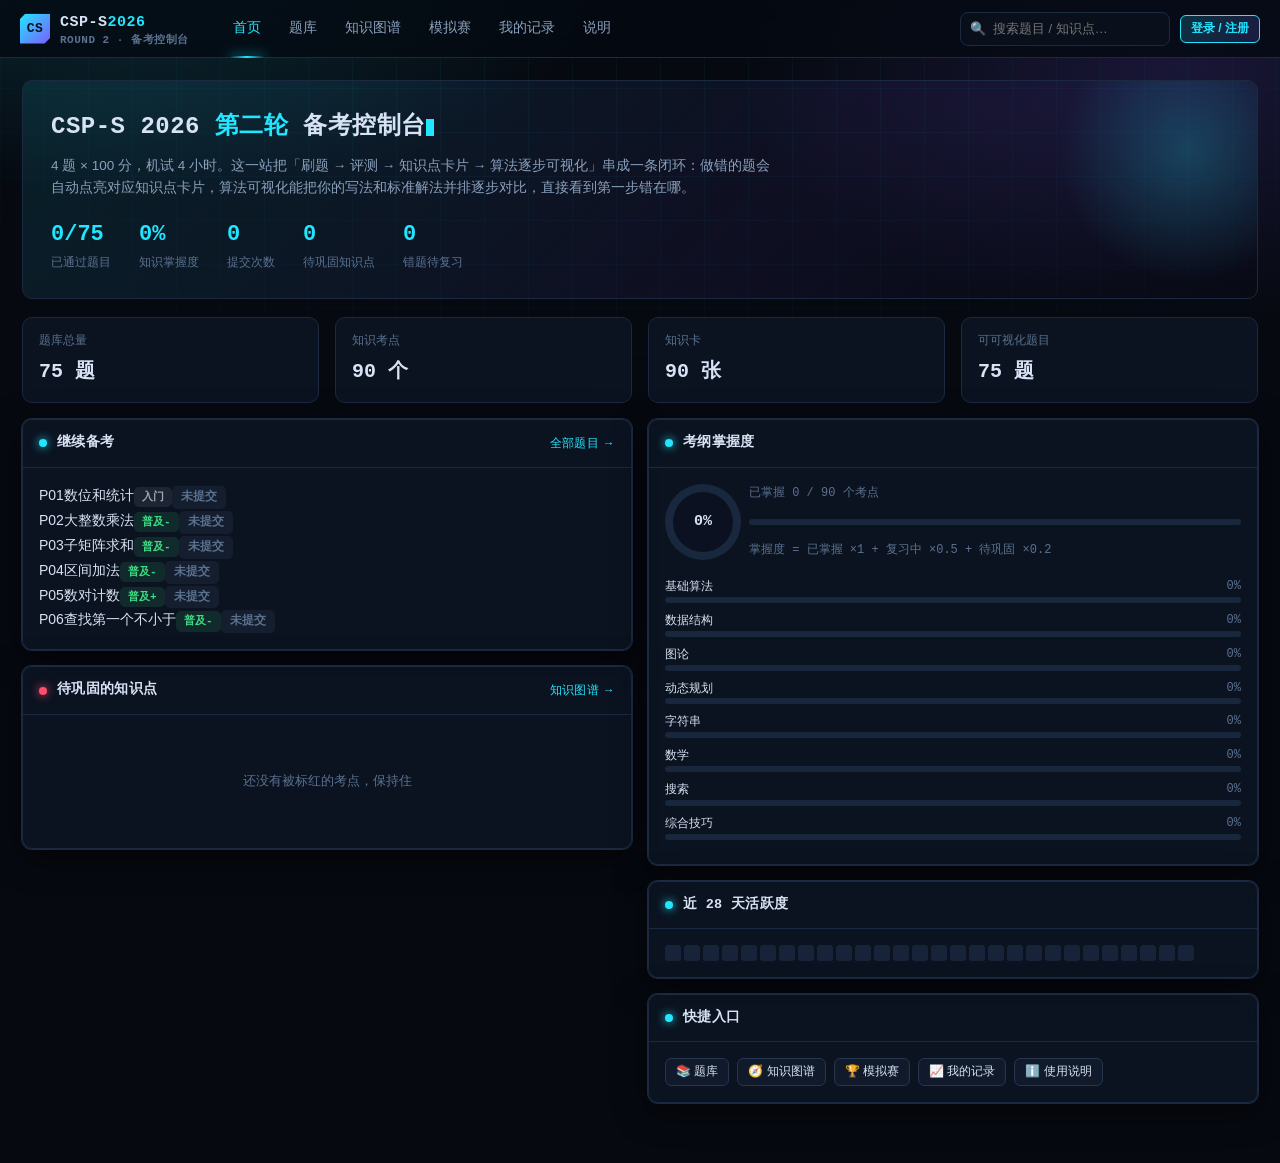
==== index.html @ c6064bc6 "feat: 接入 problems-J（扫描线/构造/随机化/A*/莫队/Treap）；题库达 75 题，考纲 83/90 考点配题" ====
<!DOCTYPE html>
<html lang="zh-CN">
<head>
<meta charset="UTF-8">
<meta name="viewport" content="width=device-width, initial-scale=1.0">
<title>CSP-S 2026 第二轮 · 在线刷题与算法可视化</title>
<meta name="description" content="CSP-S 2026 第二轮备考：在线答题、实时评测、知识点卡片、算法逐步可视化与「我的算法 vs 标准算法」对比。">
<link rel="stylesheet" href="css/theme.css?v=8">
<link rel="icon" href="data:image/svg+xml,<svg xmlns='http://www.w3.org/2000/svg' viewBox='0 0 32 32'><rect width='32' height='32' rx='7' fill='%230a0f1c'/><text x='16' y='23' font-size='19' font-family='monospace' font-weight='bold' fill='%2322e6ff' text-anchor='middle'>C</text></svg>">
</head>
<body>

<nav class="navbar">
  <div class="nav-logo">
    <span class="logo-mark">CS</span>
    <span class="logo-text">CSP-S<b>2026</b> <i>ROUND 2 · 备考控制台</i></span>
  </div>
  <div class="nav-links" id="nav"></div>
  <div class="nav-right">
    <div class="nav-search">
      <span class="ic">🔍</span>
      <input id="topSearch" placeholder="搜索题目 / 知识点…" autocomplete="off">
    </div>
    <div id="loginArea"></div>
  </div>
</nav>

<div class="mockbar hidden" id="mockbar">
  <span>⏱ 模拟赛进行中</span>
  <span class="clock" id="mocktime">4:00:00</span>
  <div class="mock-probs" id="mockprobs" style="margin-left:auto;display:flex;gap:6px"></div>
</div>

<div class="container" id="app">
  <div class="empty">正在加载题库与知识卡…</div>
</div>

<!-- 数据层 -->
<script src="js/data/syllabus.js?v=8"></script>
<script src="js/data/problems-A.js?v=8"></script>
<script src="js/data/problems-B.js?v=8"></script>
<script src="js/data/problems-C.js?v=8"></script>
<script src="js/data/problems-D.js?v=8"></script>
<script src="js/data/problems-E.js?v=8"></script>
<script src="js/data/problems-F.js?v=8"></script>
<script src="js/data/problems-G.js?v=8"></script>
<script src="js/data/problems-H.js?v=8"></script>
<script src="js/data/problems-I.js?v=8"></script>
<script src="js/data/problems-J.js?v=8"></script>
<script src="js/data/cards-A.js?v=8"></script>
<script src="js/data/cards-B.js?v=8"></script>
<script src="js/data/cards-C.js?v=8"></script>

<!-- 核心引擎 -->
<script src="js/core/trace.js?v=8"></script>
<script src="js/core/render.js?v=8"></script>
<script src="js/core/ui.js?v=8"></script>
<script src="js/core/store.js?v=8"></script>
<script src="js/core/judge.js?v=8"></script>
<script src="js/core/runner.js?v=8"></script>
<script src="js/core/editor.js?v=8"></script>

<!-- 视图与路由 -->
<script src="js/views/problem.js?v=8"></script>
<script src="js/app.js?v=8"></script>

</body>
</html>
---- css/theme.css ----
/* ============================================================================
 * CSP-S 2026 ROUND 2 · 科技代码风主题
 * 设计语言：深空底色 + 网格 + 霓虹青/紫强调 + 等宽字体 + 终端语汇
 * ==========================================================================*/
:root {
  --bg: #060910;
  --bg-2: #0a0f1c;
  --panel: rgba(14, 22, 38, .78);
  --panel-solid: #0d1524;
  --line: #1b2a41;
  --line-2: #24374f;
  --txt: #d7e3f4;
  --txt-2: #8ba1bd;
  --txt-3: #5b7290;
  --cyan: #22e6ff;
  --cyan-dim: #12889b;
  --violet: #7c5cff;
  --green: #3ddc84;
  --amber: #ffb020;
  --red: #ff4d6d;
  --pink: #ff5ec4;
  --mono: ui-monospace, "JetBrains Mono", "Cascadia Code", "SF Mono", Consolas, "Liberation Mono", monospace;
  --sans: -apple-system, BlinkMacSystemFont, "Segoe UI", "PingFang SC", "Hiragino Sans GB", "Microsoft YaHei", sans-serif;
  --r: 10px;
  --glow: 0 0 0 1px var(--line), 0 8px 32px rgba(0, 0, 0, .55);
}

* { margin: 0; padding: 0; box-sizing: border-box; }

html { scroll-behavior: smooth; }

body {
  font-family: var(--sans);
  font-size: 14px;
  line-height: 1.65;
  color: var(--txt);
  background: var(--bg);
  min-height: 100vh;
  -webkit-font-smoothing: antialiased;
  overflow-x: hidden;
}

/* 背景：网格 + 光晕 ------------------------------------------------------- */
body::before {
  content: ''; position: fixed; inset: 0; z-index: -2;
  background-image:
    linear-gradient(rgba(34, 230, 255, .045) 1px, transparent 1px),
    linear-gradient(90deg, rgba(34, 230, 255, .045) 1px, transparent 1px);
  background-size: 44px 44px;
  mask-image: radial-gradient(ellipse 80% 60% at 50% 0%, #000 30%, transparent 100%);
  -webkit-mask-image: radial-gradient(ellipse 80% 60% at 50% 0%, #000 30%, transparent 100%);
}
body::after {
  content: ''; position: fixed; inset: 0; z-index: -3;
  background:
    radial-gradient(ellipse 60% 45% at 12% -5%, rgba(34, 230, 255, .16), transparent 60%),
    radial-gradient(ellipse 55% 45% at 92% 8%, rgba(124, 92, 255, .16), transparent 62%),
    var(--bg);
}

a { color: var(--cyan); text-decoration: none; cursor: pointer; }
a:hover { color: #7cf0ff; }
code, pre, .mono { font-family: var(--mono); }

::-webkit-scrollbar { width: 10px; height: 10px; }
::-webkit-scrollbar-thumb { background: #1d2c42; border-radius: 6px; border: 2px solid transparent; background-clip: content-box; }
::-webkit-scrollbar-thumb:hover { background: #2b4160; background-clip: content-box; }
::-webkit-scrollbar-track { background: transparent; }

/* ============================ 顶栏 ==================================== */
.navbar {
  position: sticky; top: 0; z-index: 200; height: 58px;
  display: flex; align-items: center; gap: 8px; padding: 0 20px;
  background: rgba(6, 10, 18, .82);
  backdrop-filter: blur(14px) saturate(1.4);
  border-bottom: 1px solid var(--line);
}
.nav-logo {
  display: flex; align-items: center; gap: 10px; margin-right: 22px;
  font-family: var(--mono); font-weight: 700; font-size: 15px; letter-spacing: .5px;
  white-space: nowrap;
}
.logo-mark {
  width: 30px; height: 30px; display: grid; place-items: center;
  font-size: 13px; font-weight: 800; color: #04121a;
  background: linear-gradient(135deg, var(--cyan), var(--violet));
  clip-path: polygon(18% 0, 100% 0, 100% 82%, 82% 100%, 0 100%, 0 18%);
  box-shadow: 0 0 18px rgba(34, 230, 255, .45);
}
.logo-text b { color: var(--cyan); }
.logo-text i { font-style: normal; color: var(--txt-3); font-size: 11px; display: block; line-height: 1; }

.nav-links { display: flex; align-items: center; height: 58px; overflow-x: auto; scrollbar-width: none; }
.nav-links::-webkit-scrollbar { display: none; }
.nav-links a {
  position: relative; height: 58px; display: flex; align-items: center; padding: 0 14px;
  font-size: 13.5px; color: var(--txt-2); white-space: nowrap; transition: color .16s;
}
.nav-links a:hover { color: var(--txt); }
.nav-links a.active { color: var(--cyan); }
.nav-links a.active::after {
  content: ''; position: absolute; left: 10px; right: 10px; bottom: 0; height: 2px;
  background: linear-gradient(90deg, transparent, var(--cyan), transparent);
  box-shadow: 0 0 12px var(--cyan);
}
.nav-right { margin-left: auto; display: flex; align-items: center; gap: 10px; }
.nav-search { position: relative; }
.nav-search input {
  width: 210px; height: 34px; padding: 0 12px 0 32px; font-size: 13px;
  color: var(--txt); background: rgba(10, 16, 28, .9);
  border: 1px solid var(--line); border-radius: 8px; outline: none; transition: .18s;
}
.nav-search input:focus { border-color: var(--cyan); width: 260px; box-shadow: 0 0 0 3px rgba(34, 230, 255, .12); }
.nav-search .ic { position: absolute; left: 10px; top: 50%; transform: translateY(-50%); color: var(--txt-3); font-size: 13px; }

/* ============================ 通用布局 ================================ */
.container { max-width: 1360px; margin: 0 auto; padding: 22px 22px 60px; }
.crumb { font-family: var(--mono); font-size: 12px; color: var(--txt-3); margin-bottom: 14px; }
.crumb b { color: var(--cyan); font-weight: 500; }

.panel {
  position: relative; background: var(--panel); border: 1px solid var(--line);
  border-radius: var(--r); box-shadow: var(--glow); backdrop-filter: blur(8px);
}
.panel-hd {
  display: flex; align-items: center; gap: 10px; padding: 12px 16px;
  border-bottom: 1px solid var(--line); font-size: 13.5px; font-weight: 600;
  font-family: var(--mono); letter-spacing: .3px;
}
.panel-hd .dot { width: 8px; height: 8px; border-radius: 50%; background: var(--cyan); box-shadow: 0 0 10px var(--cyan); }
.panel-hd .more { margin-left: auto; font-size: 12px; font-weight: 400; color: var(--txt-3); font-family: var(--sans); }
.panel-bd { padding: 16px; }
.panel-bd.tight { padding: 10px; }

.grid { display: grid; gap: 16px; }
.g2 { grid-template-columns: repeat(2, 1fr); }
.g3 { grid-template-columns: repeat(3, 1fr); }
.g4 { grid-template-columns: repeat(4, 1fr); }
.mb { margin-bottom: 16px; }
.mt { margin-top: 16px; }

/* 标题（终端注释风） */
.sec-title {
  font-family: var(--mono); font-size: 15px; font-weight: 700; margin: 0 0 12px;
  display: flex; align-items: center; gap: 8px;
}
.sec-title::before { content: '//'; color: var(--cyan); opacity: .7; font-weight: 400; }
.sub { color: var(--txt-3); font-size: 12.5px; }

/* ============================ 按钮 / 标签 ============================= */
.btn {
  display: inline-flex; align-items: center; justify-content: center; gap: 6px;
  height: 34px; padding: 0 14px; font-size: 13px; font-family: var(--sans);
  border-radius: 8px; border: 1px solid var(--line-2); background: rgba(20, 30, 48, .7);
  color: var(--txt); cursor: pointer; transition: .16s; white-space: nowrap; text-decoration: none;
}
.btn:hover { border-color: var(--cyan); color: var(--cyan); box-shadow: 0 0 0 3px rgba(34, 230, 255, .1); }
.btn:disabled { opacity: .45; cursor: not-allowed; box-shadow: none; }
.btn-primary {
  background: linear-gradient(135deg, rgba(34, 230, 255, .18), rgba(124, 92, 255, .18));
  border-color: var(--cyan); color: var(--cyan); font-weight: 600;
}
.btn-primary:hover { background: linear-gradient(135deg, rgba(34, 230, 255, .3), rgba(124, 92, 255, .3)); }
.btn-ghost { background: transparent; }
.btn-sm { height: 28px; padding: 0 10px; font-size: 12px; border-radius: 6px; }
.btn-xs { height: 24px; padding: 0 8px; font-size: 11.5px; border-radius: 6px; }
.btn-danger { border-color: rgba(255, 77, 109, .5); color: var(--red); }

.chip {
  display: inline-block; padding: 3px 9px; border-radius: 6px; font-size: 11.5px;
  border: 1px solid var(--line-2); color: var(--txt-2); background: rgba(15, 24, 40, .7);
  cursor: pointer; transition: .16s; font-family: var(--mono);
}
.chip:hover { border-color: var(--cyan); color: var(--cyan); }
.chip.on { background: rgba(34, 230, 255, .16); border-color: var(--cyan); color: var(--cyan); }

.tag {
  display: inline-block; padding: 1px 8px; border-radius: 5px; font-size: 11px;
  font-family: var(--mono); border: 1px solid transparent;
}
.tag.know { color: #9fd0ff; background: rgba(64, 150, 255, .12); border-color: rgba(64, 150, 255, .3); }
.tag.know:hover { color: #cfe8ff; border-color: rgba(64, 150, 255, .7); }

.diff { display: inline-block; padding: 1px 8px; border-radius: 5px; font-size: 11px; font-weight: 700; font-family: var(--mono); }
.diff-1 { color: #9aa8bb; background: rgba(154, 168, 187, .12); }
.diff-2 { color: #3ddc84; background: rgba(61, 220, 132, .12); }
.diff-3 { color: #22e6ff; background: rgba(34, 230, 255, .12); }
.diff-4 { color: #ffb020; background: rgba(255, 176, 32, .14); }
.diff-5 { color: #ff8a5c; background: rgba(255, 138, 92, .14); }
.diff-6 { color: #ff4d6d; background: rgba(255, 77, 109, .14); }

.st { display: inline-block; padding: 2px 9px; border-radius: 5px; font-size: 11.5px; font-weight: 600; font-family: var(--mono); }
.st-done { color: var(--green); background: rgba(61, 220, 132, .12); }
.st-part { color: var(--amber); background: rgba(255, 176, 32, .12); }
.st-wa { color: var(--red); background: rgba(255, 77, 109, .12); }
.st-none { color: var(--txt-3); background: rgba(91, 114, 144, .12); }

.v-AC { color: var(--green); font-weight: 700; }
.v-WA { color: var(--red); font-weight: 700; }
.v-CE { color: var(--amber); font-weight: 700; }
.v-RE { color: var(--pink); font-weight: 700; }
.v-TLE { color: var(--cyan); font-weight: 700; }
.v-ERR { color: var(--txt-3); font-weight: 700; }

/* ============================ 表格 ==================================== */
.tbl { width: 100%; border-collapse: collapse; font-size: 13px; }
.tbl th {
  text-align: left; padding: 10px 12px; font-size: 11.5px; font-weight: 500;
  color: var(--txt-3); text-transform: uppercase; letter-spacing: .6px;
  border-bottom: 1px solid var(--line); background: rgba(10, 16, 28, .5);
  font-family: var(--mono); white-space: nowrap;
}
.tbl td { padding: 11px 12px; border-bottom: 1px solid rgba(27, 42, 65, .55); }
.tbl tbody tr { cursor: pointer; transition: background .12s; }
.tbl tbody tr:hover { background: rgba(34, 230, 255, .06); }
.tbl .pid { font-family: var(--mono); color: var(--cyan); font-weight: 700; }
.tbl .pname { font-weight: 500; }

/* ============================ 首页 =================================== */
.hero {
  position: relative; overflow: hidden; padding: 26px 28px; margin-bottom: 18px;
  border: 1px solid var(--line); border-radius: var(--r);
  background: linear-gradient(135deg, rgba(34, 230, 255, .1), rgba(124, 92, 255, .08) 60%, transparent);
}
.hero::after {
  content: ''; position: absolute; right: -60px; top: -60px; width: 260px; height: 260px;
  background: radial-gradient(circle, rgba(34, 230, 255, .22), transparent 70%); pointer-events: none;
}
.hero h1 { font-family: var(--mono); font-size: 24px; letter-spacing: .5px; margin-bottom: 8px; }
.hero h1 span { color: var(--cyan); }
.hero p { color: var(--txt-2); font-size: 13.5px; max-width: 720px; }
.hero-stats { display: flex; gap: 28px; margin-top: 18px; flex-wrap: wrap; }
.hstat .n { font-family: var(--mono); font-size: 22px; font-weight: 700; color: var(--cyan); }
.hstat .l { font-size: 11.5px; color: var(--txt-3); }

.cursor { display: inline-block; width: 8px; height: 17px; background: var(--cyan); animation: blink 1s steps(2) infinite; vertical-align: -3px; }
@keyframes blink { 50% { opacity: 0; } }

.stat-card { padding: 14px 16px; border: 1px solid var(--line); border-radius: var(--r); background: var(--panel); }
.stat-card .k { font-size: 11.5px; color: var(--txt-3); font-family: var(--mono); }
.stat-card .v { font-family: var(--mono); font-size: 20px; font-weight: 700; margin-top: 4px; }

.bar { height: 6px; background: rgba(27, 42, 65, .9); border-radius: 4px; overflow: hidden; }
.bar i { display: block; height: 100%; border-radius: 4px; background: linear-gradient(90deg, var(--cyan), var(--violet)); transition: width .4s; }

/* 环形进度 */
.ring {
  width: 76px; height: 76px; border-radius: 50%; flex-shrink: 0;
  background: conic-gradient(var(--cyan) calc(var(--p) * 1%), rgba(27, 42, 65, .9) 0);
  display: grid; place-items: center; position: relative;
}
.ring::before { content: ''; position: absolute; width: 60px; height: 60px; border-radius: 50%; background: #0b1120; }
.ring b { position: relative; font-family: var(--mono); font-size: 15px; color: var(--txt); }

/* ============================ 题目页 ================================= */
.problem-layout { display: grid; grid-template-columns: minmax(0, 1fr) minmax(0, 1fr); gap: 16px; align-items: start; }
@media (max-width: 1180px) { .problem-layout { grid-template-columns: 1fr; } }

.tabs { display: flex; gap: 2px; border-bottom: 1px solid var(--line); padding: 0 6px; overflow-x: auto; }
.tabs::-webkit-scrollbar { display: none; }
.tab {
  padding: 11px 15px; font-size: 13px; color: var(--txt-2); cursor: pointer;
  position: relative; white-space: nowrap; transition: color .16s; font-family: var(--mono);
}
.tab:hover { color: var(--txt); }
.tab.on { color: var(--cyan); }
.tab.on::after {
  content: ''; position: absolute; left: 8px; right: 8px; bottom: -1px; height: 2px;
  background: var(--cyan); box-shadow: 0 0 10px var(--cyan);
}
.tab .cnt { font-size: 10.5px; color: var(--txt-3); margin-left: 4px; }

.prob-section { margin-bottom: 18px; }
.prob-section h3 {
  font-size: 13px; font-family: var(--mono); color: var(--cyan); margin-bottom: 8px;
  display: flex; align-items: center; gap: 6px;
}
.prob-section h3::before { content: '▸'; color: var(--violet); }
.prob-section p { font-size: 13.5px; color: var(--txt-2); line-height: 1.85; white-space: pre-wrap; }
.sample-box { margin-bottom: 10px; }
.sample-box .lbl { font-size: 11.5px; color: var(--txt-3); font-family: var(--mono); margin-bottom: 4px; }
.sample-box pre, .code-block {
  background: #070d18; border: 1px solid var(--line); border-left: 2px solid var(--cyan-dim);
  border-radius: 6px; padding: 10px 12px; font-family: var(--mono); font-size: 12.5px;
  white-space: pre-wrap; overflow-x: auto; color: #b9cde6; line-height: 1.7;
}
.meta-row { display: flex; flex-wrap: wrap; gap: 8px 16px; font-size: 12px; color: var(--txt-3); font-family: var(--mono); margin-bottom: 14px; }

/* ============================ 代码编辑器 ============================== */
.editor { display: flex; background: #05090f; border-top: 1px solid var(--line); position: relative; }
.ed-gutter {
  flex: 0 0 46px; padding: 12px 8px 12px 0; text-align: right; font-family: var(--mono);
  font-size: 13px; line-height: 1.6; color: #3d5570; background: #070c14;
  border-right: 1px solid var(--line); user-select: none; overflow: hidden;
}
.ed-scroll { position: relative; flex: 1; overflow: auto; max-height: 460px; }
.ed-hl, .ed-input {
  margin: 0; padding: 12px 14px; font-family: var(--mono); font-size: 13px; line-height: 1.6;
  tab-size: 4; white-space: pre; word-wrap: normal; border: 0; outline: 0;
}
.ed-hl { position: absolute; inset: 0; pointer-events: none; color: #c3d4ea; min-height: 100%; }
.ed-input {
  position: relative; display: block; width: 100%; min-height: 300px; height: 300px;
  background: transparent; color: transparent; caret-color: var(--cyan); resize: none; overflow: hidden;
}
.ed-input::selection { background: rgba(34, 230, 255, .28); }
.ed-curline { position: absolute; left: 0; right: 0; height: 20.8px; background: rgba(34, 230, 255, .08); border-left: 2px solid var(--cyan); pointer-events: none; }
.ed-errline { position: absolute; left: 0; right: 0; height: 20.8px; background: rgba(255, 77, 109, .14); border-left: 2px solid var(--red); pointer-events: none; }

.tok-kw { color: #7c5cff; }
.tok-type { color: #22e6ff; }
.tok-num { color: #ffb020; }
.tok-str { color: #3ddc84; }
.tok-cmt { color: #4a6480; font-style: italic; }
.tok-fn { color: #ff5ec4; }
.tok-pre { color: #ff8a5c; }

.ed-toolbar { display: flex; align-items: center; gap: 8px; padding: 8px 12px; background: rgba(9, 14, 24, .9); border-bottom: 1px solid var(--line); flex-wrap: wrap; }
.ed-toolbar .right { margin-left: auto; display: flex; gap: 6px; flex-wrap: wrap; }

/* 只读代码块（带行号，可高亮执行行） */
.code-lines { font-family: var(--mono); font-size: 12.5px; line-height: 1.6; padding: 8px 0; }
.code-lines .cl { display: flex; padding: 0 12px; white-space: pre; }
.code-lines .cl-no {
  flex: 0 0 32px; text-align: right; margin-right: 12px; color: #3d5570;
  user-select: none; border-right: 1px solid rgba(27, 42, 65, .8); padding-right: 8px;
}
.code-lines .cl-tx { color: #c3d4ea; white-space: pre; }
.code-lines .cl.exec { background: rgba(34, 230, 255, .12); box-shadow: inset 2px 0 0 var(--cyan); }
.code-lines .cl.exec .cl-no { color: var(--cyan); }

/* 编辑器行号列 */
.ed-gutter-in { will-change: transform; }
.ed-gutter .gl { line-height: 1.6; padding-right: 2px; }
.ed-gutter .gl.err { color: var(--red); font-weight: 700; }
.ed-curline.exec { background: rgba(34, 230, 255, .14); }

/* ============================ 评测结果 ================================ */
.verdict {
  display: flex; align-items: center; gap: 12px; padding: 12px 14px; border-radius: 8px;
  border: 1px solid var(--line); margin-bottom: 12px; font-family: var(--mono);
}
.verdict.ok { border-color: rgba(61, 220, 132, .5); background: rgba(61, 220, 132, .08); }
.verdict.bad { border-color: rgba(255, 77, 109, .5); background: rgba(255, 77, 109, .08); }
.verdict .big { font-size: 22px; font-weight: 800; }
.res-row {
  display: flex; align-items: center; gap: 10px; padding: 7px 10px; font-size: 12.5px;
  border-radius: 6px; font-family: var(--mono); border: 1px solid transparent;
}
.res-row:hover { background: rgba(34, 230, 255, .05); }
.res-row .tid { color: var(--txt-3); width: 54px; }
.res-row .score { margin-left: auto; color: var(--txt-2); }
.spinner {
  width: 14px; height: 14px; border: 2px solid rgba(34, 230, 255, .25);
  border-top-color: var(--cyan); border-radius: 50%; animation: spin .7s linear infinite; display: inline-block;
}
@keyframes spin { to { transform: rotate(360deg); } }

/* ============================ 可视化 ================================== */
.viz-wrap { display: grid; grid-template-columns: minmax(0, 1fr) minmax(0, 1fr); gap: 12px; }
@media (max-width: 1100px) { .viz-wrap { grid-template-columns: 1fr; } }
.viz-pane { border: 1px solid var(--line); border-radius: 8px; background: #070c15; overflow: hidden; display: flex; flex-direction: column; }
.viz-pane-hd {
  display: flex; align-items: center; gap: 8px; padding: 8px 12px; font-family: var(--mono);
  font-size: 12px; border-bottom: 1px solid var(--line); background: rgba(10, 17, 30, .92);
}
.viz-pane-hd .pill { padding: 1px 8px; border-radius: 20px; font-size: 10.5px; }
.pill-ref { background: rgba(61, 220, 132, .15); color: var(--green); }
.pill-mine { background: rgba(124, 92, 255, .16); color: #b3a1ff; }
.viz-pane-hd .stepno { margin-left: auto; color: var(--txt-3); font-size: 11px; }
.viz-stage { flex: 1; padding: 14px; min-height: 150px; overflow: auto; }
.viz-note {
  padding: 8px 12px; font-size: 12px; color: var(--txt-2); font-family: var(--mono);
  border-top: 1px solid var(--line); background: rgba(10, 17, 30, .6); min-height: 36px;
  line-height: 1.5;
}
.viz-note.bad { color: var(--red); background: rgba(255, 77, 109, .08); }

/* 数组单元格 */
.arrbar { display: flex; gap: 8px; align-items: flex-end; flex-wrap: wrap; }
.cell-wrap { display: flex; flex-direction: column; align-items: center; gap: 3px; }
.cell {
  min-width: 38px; height: 38px; padding: 0 8px; display: grid; place-items: center;
  font-family: var(--mono); font-size: 13.5px; font-weight: 600; color: #b9cde6;
  background: #0e1728; border: 1px solid var(--line-2); border-radius: 6px; transition: .18s;
}
.cell.hl { background: rgba(255, 176, 32, .22); border-color: var(--amber); color: #ffd88a; box-shadow: 0 0 14px rgba(255, 176, 32, .3); }
.cell.act { background: rgba(34, 230, 255, .2); border-color: var(--cyan); color: #d6f8ff; box-shadow: 0 0 16px rgba(34, 230, 255, .45); transform: translateY(-2px); }
.cell.done { background: rgba(61, 220, 132, .12); border-color: rgba(61, 220, 132, .45); color: #9ff0c0; }
.cell-ptr { font-family: var(--mono); font-size: 10.5px; color: var(--amber); height: 14px; }
.cell-idx { font-family: var(--mono); font-size: 10px; color: var(--txt-3); }

/* 柱状图 */
.bars { display: flex; gap: 4px; align-items: flex-end; height: 130px; }
.bar-wrap { display: flex; flex-direction: column; align-items: center; justify-content: flex-end; flex: 1; gap: 4px; }
.bar-col {
  width: 100%; background: linear-gradient(180deg, rgba(34, 230, 255, .75), rgba(124, 92, 255, .5));
  border-radius: 4px 4px 0 0; transition: .18s; min-height: 3px; position: relative;
}
.bar-col.hl { background: linear-gradient(180deg, var(--amber), #ff8a5c); box-shadow: 0 0 16px rgba(255, 176, 32, .5); }
.bar-col.act { background: linear-gradient(180deg, var(--cyan), #12889b); box-shadow: 0 0 18px var(--cyan); }
.bar-val { font-family: var(--mono); font-size: 11px; color: var(--txt-2); }

/* 矩阵 / DP 表 */
.matrix { display: inline-grid; gap: 4px; }
.mcell {
  width: 42px; height: 34px; display: grid; place-items: center; font-family: var(--mono);
  font-size: 12.5px; background: #0e1728; border: 1px solid var(--line-2); border-radius: 5px; color: #b9cde6; transition: .18s;
}
.mcell.hl { background: rgba(255, 176, 32, .2); border-color: var(--amber); color: #ffd88a; }
.mcell.act { background: rgba(34, 230, 255, .22); border-color: var(--cyan); color: #d6f8ff; box-shadow: 0 0 14px rgba(34, 230, 255, .4); }
.mcell.done { background: rgba(61, 220, 132, .12); border-color: rgba(61, 220, 132, .4); color: #9ff0c0; }
.mhead { font-family: var(--mono); font-size: 10.5px; color: var(--txt-3); display: grid; place-items: center; }

/* 图 */
.gsvg { width: 100%; height: auto; max-height: 320px; display: block; }
.gnode circle { fill: #0e1728; stroke: var(--line-2); stroke-width: 2; transition: .2s; }
.gnode.act circle { fill: rgba(34, 230, 255, .25); stroke: var(--cyan); filter: drop-shadow(0 0 8px rgba(34, 230, 255, .8)); }
.gnode.vis circle { fill: rgba(61, 220, 132, .18); stroke: var(--green); }
.gnode text { font-family: var(--mono); font-size: 12px; fill: #c3d4ea; text-anchor: middle; dominant-baseline: central; }
.gnode .nlab { font-size: 10px; fill: var(--txt-3); }
.gedge { stroke: #2b4160; stroke-width: 2; }
.gedge.act { stroke: var(--amber); stroke-width: 3; }
.gedge.tree { stroke: var(--green); stroke-width: 3; filter: drop-shadow(0 0 6px rgba(61, 220, 132, .7)); }
.gw { font-family: var(--mono); font-size: 10.5px; fill: var(--amber); }

/* 字符串 */
.str-cells { display: flex; gap: 0; flex-wrap: wrap; font-family: var(--mono); }
.scell {
  width: 30px; height: 34px; display: grid; place-items: center; background: #0e1728;
  border: 1px solid var(--line-2); margin-left: -1px; font-size: 13px; color: #b9cde6; transition: .18s;
}
.scell:first-child { border-radius: 6px 0 0 6px; margin-left: 0; }
.scell:last-child { border-radius: 0 6px 6px 0; }
.scell.hl { background: rgba(255, 176, 32, .2); border-color: var(--amber); color: #ffd88a; }
.scell.act { background: rgba(34, 230, 255, .22); border-color: var(--cyan); color: #d6f8ff; }
.scell.match { background: rgba(61, 220, 132, .18); border-color: var(--green); color: #9ff0c0; }

/* 栈 */
.stack-cells { display: flex; flex-direction: column-reverse; gap: 4px; align-items: flex-start; }
.stcell { min-width: 54px; padding: 5px 12px; font-family: var(--mono); font-size: 12.5px; background: #0e1728; border: 1px solid var(--line-2); border-radius: 5px; color: #b9cde6; }
.stcell.top { border-color: var(--cyan); background: rgba(34, 230, 255, .16); color: #d6f8ff; }

/* 播放控制条 */
.viz-ctl { display: flex; align-items: center; gap: 8px; flex-wrap: wrap; padding: 10px 12px; background: rgba(9, 14, 24, .92); border: 1px solid var(--line); border-radius: 8px; margin-bottom: 12px; }
.viz-ctl .prog { margin-left: auto; font-family: var(--mono); font-size: 12px; color: var(--txt-2); }
input[type=range] { -webkit-appearance: none; appearance: none; height: 4px; background: var(--line-2); border-radius: 3px; outline: none; }
input[type=range]::-webkit-slider-thumb { -webkit-appearance: none; width: 14px; height: 14px; border-radius: 50%; background: var(--cyan); box-shadow: 0 0 10px rgba(34, 230, 255, .8); cursor: pointer; }
.step-slider { flex: 1; min-width: 120px; }

/* 变量面板 */
.vars { display: flex; flex-wrap: wrap; gap: 6px; margin-top: 12px; }
.vitem { font-family: var(--mono); font-size: 11.5px; padding: 3px 8px; border-radius: 5px; background: rgba(15, 24, 40, .9); border: 1px solid var(--line); color: var(--txt-2); }
.vitem b { color: var(--cyan); font-weight: 600; }
.vitem.diff { border-color: var(--red); background: rgba(255, 77, 109, .12); color: #ffc4d1; }

/* 对比结论 */
.cmp-verdict { padding: 12px 14px; border-radius: 8px; border: 1px solid var(--line); font-size: 13px; margin-bottom: 12px; }
.cmp-verdict.perfect { border-color: rgba(61, 220, 132, .5); background: rgba(61, 220, 132, .08); color: #9ff0c0; }
.cmp-verdict.different { border-color: rgba(255, 176, 32, .5); background: rgba(255, 176, 32, .08); color: #ffd88a; }
.cmp-verdict.wrong, .cmp-verdict.error { border-color: rgba(255, 77, 109, .5); background: rgba(255, 77, 109, .08); color: #ffc4d1; }

.steps-list { max-height: 340px; overflow: auto; font-family: var(--mono); font-size: 12px; }
.step-item { display: flex; gap: 10px; padding: 5px 8px; border-radius: 5px; cursor: pointer; }
.step-item:hover { background: rgba(34, 230, 255, .06); }
.step-item.on { background: rgba(34, 230, 255, .12); }
.step-item.div { background: rgba(255, 77, 109, .12); }
.step-item .n { color: var(--txt-3); width: 34px; flex-shrink: 0; }
.step-item .d { color: var(--txt-2); overflow: hidden; text-overflow: ellipsis; white-space: nowrap; }

/* ============================ 知识卡 ================================= */
.kcards { display: grid; grid-template-columns: repeat(auto-fill, minmax(240px, 1fr)); gap: 12px; }
.kcard {
  position: relative; padding: 14px; border: 1px solid var(--line); border-radius: var(--r);
  background: var(--panel); cursor: pointer; transition: .18s; overflow: hidden;
}
.kcard::before {
  content: ''; position: absolute; left: 0; top: 0; bottom: 0; width: 3px;
  background: var(--txt-3);
}
.kcard:hover { border-color: var(--cyan); transform: translateY(-2px); box-shadow: 0 10px 30px rgba(0, 0, 0, .5); }
.kcard.mastered::before { background: var(--green); }
.kcard.flagged::before { background: var(--red); }
.kcard.learning::before { background: var(--amber); }
.kcard .kc-cat { font-family: var(--mono); font-size: 10.5px; color: var(--txt-3); }
.kcard .kc-name { font-size: 14px; font-weight: 700; margin: 3px 0 6px; }
.kcard .kc-def { font-size: 12.5px; color: var(--txt-2); line-height: 1.7; min-height: 42px; }
.kcard .kc-foot { display: flex; align-items: center; gap: 6px; margin-top: 10px; font-size: 11px; font-family: var(--mono); }
.kstate { padding: 1px 7px; border-radius: 4px; }
.ks-none { color: var(--txt-3); background: rgba(91, 114, 144, .15); }
.ks-learning { color: var(--amber); background: rgba(255, 176, 32, .14); }
.ks-mastered { color: var(--green); background: rgba(61, 220, 132, .14); }
.ks-flagged { color: var(--red); background: rgba(255, 77, 109, .16); }
.kcard .kc-wrong { margin-left: auto; color: var(--red); font-size: 10.5px; }

.kcard-detail { }
.kcard-detail h4 { font-family: var(--mono); font-size: 12.5px; color: var(--cyan); margin: 16px 0 8px; display: flex; gap: 6px; align-items: center; }
.kcard-detail h4::before { content: '>'; color: var(--violet); }
.kcard-detail ul { padding-left: 20px; }
.kcard-detail li { font-size: 13px; color: var(--txt-2); line-height: 1.8; margin-bottom: 3px; }
.kcard-detail li::marker { color: var(--cyan); }
.pill-tpl { background: #070d18; border: 1px solid var(--line); border-left: 2px solid var(--violet); border-radius: 6px; padding: 10px 12px; font-family: var(--mono); font-size: 12.5px; white-space: pre; overflow-x: auto; color: #b9cde6; }

.flaged-box { border: 1px dashed rgba(255, 77, 109, .5); background: rgba(255, 77, 109, .06); border-radius: 8px; padding: 12px 14px; }
.flaged-box .t { color: var(--red); font-family: var(--mono); font-size: 12.5px; margin-bottom: 6px; }

/* ============================ 模态框 / 提示 =========================== */
.modal { position: fixed; inset: 0; z-index: 1000; display: grid; place-items: center; background: rgba(3, 6, 12, .72); backdrop-filter: blur(6px); padding: 20px; }
.modal.hidden { display: none; }
.modal-box {
  width: 100%; max-width: 560px; max-height: 86vh; overflow: auto; position: relative;
  background: var(--panel-solid); border: 1px solid var(--line-2); border-radius: 14px;
  padding: 22px; box-shadow: 0 30px 80px rgba(0, 0, 0, .7);
}
.modal-box.wide { max-width: 900px; }
.modal-hd { display: flex; align-items: center; gap: 10px; margin-bottom: 14px; font-family: var(--mono); font-size: 15px; font-weight: 700; }
.modal-close { margin-left: auto; cursor: pointer; color: var(--txt-3); font-size: 18px; line-height: 1; }
.modal-close:hover { color: var(--red); }
.modal-actions { display: flex; gap: 8px; margin-top: 16px; }
.modal-actions .btn { flex: 1; }
.field { margin-bottom: 12px; }
.field label { display: block; font-size: 12px; color: var(--txt-3); font-family: var(--mono); margin-bottom: 5px; }
.field input, .field textarea {
  width: 100%; padding: 9px 12px; font-size: 13px; font-family: var(--sans); color: var(--txt);
  background: #070d18; border: 1px solid var(--line); border-radius: 8px; outline: none; transition: .16s;
}
.field input:focus, .field textarea:focus { border-color: var(--cyan); box-shadow: 0 0 0 3px rgba(34, 230, 255, .1); }
.field textarea { resize: vertical; min-height: 70px; }

#toast { position: fixed; right: 20px; bottom: 20px; z-index: 2000; display: flex; flex-direction: column; gap: 8px; }
.toast {
  padding: 11px 16px; border-radius: 8px; font-size: 13px; font-family: var(--mono);
  background: rgba(13, 21, 36, .97); border: 1px solid var(--line-2); color: var(--txt);
  box-shadow: 0 10px 30px rgba(0, 0, 0, .6); animation: slideIn .25s ease;
}
.toast.ok { border-color: rgba(61, 220, 132, .6); color: #9ff0c0; }
.toast.err { border-color: rgba(255, 77, 109, .6); color: #ffc4d1; }
.toast.info { border-color: rgba(34, 230, 255, .5); color: #b7f2ff; }
@keyframes slideIn { from { transform: translateX(30px); opacity: 0; } }

.empty { text-align: center; padding: 40px 16px; color: var(--txt-3); font-size: 13px; font-family: var(--mono); }
.hidden { display: none !important; }
.nowrap { white-space: nowrap; }
.flex { display: flex; align-items: center; gap: 8px; }
.flex-wrap { flex-wrap: wrap; }
.ml-auto { margin-left: auto; }
.mono-sm { font-family: var(--mono); font-size: 12px; color: var(--txt-3); }

/* 记录 / 提交 */
.sub-row { display: flex; align-items: center; gap: 12px; padding: 9px 12px; border-bottom: 1px solid rgba(27, 42, 65, .5); font-size: 12.5px; font-family: var(--mono); cursor: pointer; }
.sub-row:hover { background: rgba(34, 230, 255, .05); }

/* 模拟赛计时条 */
.mockbar {
  position: sticky; top: 58px; z-index: 150; display: flex; align-items: center; gap: 14px;
  padding: 9px 22px; font-family: var(--mono); font-size: 13px;
  background: linear-gradient(90deg, rgba(34, 230, 255, .14), rgba(124, 92, 255, .14));
  border-bottom: 1px solid var(--line); backdrop-filter: blur(10px);
}
.mockbar.hidden { display: none; }
.mockbar .clock { font-size: 19px; font-weight: 700; color: var(--cyan); letter-spacing: 1px; }
.mockbar .pb { padding: 3px 11px; border-radius: 6px; border: 1px solid var(--line-2); cursor: pointer; font-size: 12px; }
.mockbar .pb:hover { border-color: var(--cyan); color: var(--cyan); }
.mockbar .pb.done { border-color: rgba(61, 220, 132, .5); color: var(--green); }

/* 打印 / 导出 */
@media print {
  body::before, body::after, .navbar, .mockbar { display: none; }
  body { background: #fff; color: #000; }
}

@media (max-width: 900px) {
  .g3, .g4 { grid-template-columns: repeat(2, 1fr); }
  .nav-search input { width: 130px; }
  .nav-search input:focus { width: 150px; }
  .container { padding: 16px 12px 50px; }
  .logo-text i { display: none; }
}
@media (max-width: 620px) {
  .g2, .g3, .g4 { grid-template-columns: 1fr; }
  .nav-links a { padding: 0 10px; font-size: 12.5px; }
  .hero { padding: 20px; }
  .hero h1 { font-size: 19px; }
}
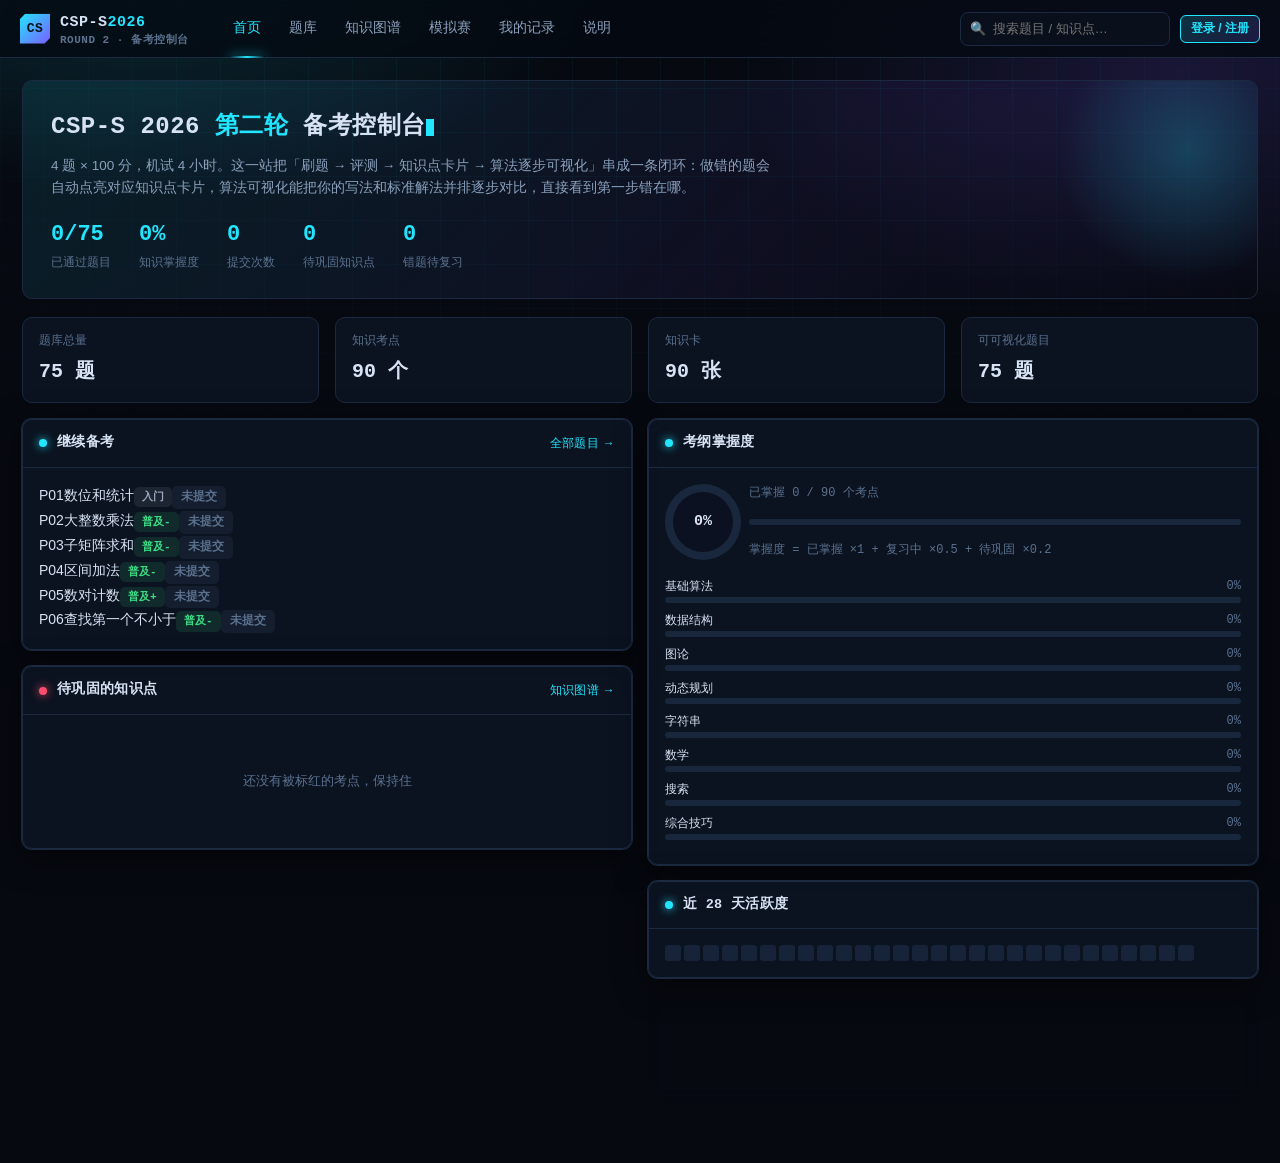
==== commit f55aeee5: "fix: 可视化输入框改用 textarea —— input 元素的 value 会剥离换行，导致多行测试数据被拼成一行、算法跑飞（p70/p75 曾撞上步数上限）" ====
--- a/index.html
+++ b/index.html
@@ -5,7 +5,7 @@
 <meta name="viewport" content="width=device-width, initial-scale=1.0">
 <title>CSP-S 2026 第二轮 · 在线刷题与算法可视化</title>
 <meta name="description" content="CSP-S 2026 第二轮备考：在线答题、实时评测、知识点卡片、算法逐步可视化与「我的算法 vs 标准算法」对比。">
-<link rel="stylesheet" href="css/theme.css?v=8">
+<link rel="stylesheet" href="css/theme.css?v=9">
 <link rel="icon" href="data:image/svg+xml,<svg xmlns='http://www.w3.org/2000/svg' viewBox='0 0 32 32'><rect width='32' height='32' rx='7' fill='%230a0f1c'/><text x='16' y='23' font-size='19' font-family='monospace' font-weight='bold' fill='%2322e6ff' text-anchor='middle'>C</text></svg>">
 </head>
 <body>
@@ -36,33 +36,33 @@
 </div>
 
 <!-- 数据层 -->
-<script src="js/data/syllabus.js?v=8"></script>
-<script src="js/data/problems-A.js?v=8"></script>
-<script src="js/data/problems-B.js?v=8"></script>
-<script src="js/data/problems-C.js?v=8"></script>
-<script src="js/data/problems-D.js?v=8"></script>
-<script src="js/data/problems-E.js?v=8"></script>
-<script src="js/data/problems-F.js?v=8"></script>
-<script src="js/data/problems-G.js?v=8"></script>
-<script src="js/data/problems-H.js?v=8"></script>
-<script src="js/data/problems-I.js?v=8"></script>
-<script src="js/data/problems-J.js?v=8"></script>
-<script src="js/data/cards-A.js?v=8"></script>
-<script src="js/data/cards-B.js?v=8"></script>
-<script src="js/data/cards-C.js?v=8"></script>
+<script src="js/data/syllabus.js?v=9"></script>
+<script src="js/data/problems-A.js?v=9"></script>
+<script src="js/data/problems-B.js?v=9"></script>
+<script src="js/data/problems-C.js?v=9"></script>
+<script src="js/data/problems-D.js?v=9"></script>
+<script src="js/data/problems-E.js?v=9"></script>
+<script src="js/data/problems-F.js?v=9"></script>
+<script src="js/data/problems-G.js?v=9"></script>
+<script src="js/data/problems-H.js?v=9"></script>
+<script src="js/data/problems-I.js?v=9"></script>
+<script src="js/data/problems-J.js?v=9"></script>
+<script src="js/data/cards-A.js?v=9"></script>
+<script src="js/data/cards-B.js?v=9"></script>
+<script src="js/data/cards-C.js?v=9"></script>
 
 <!-- 核心引擎 -->
-<script src="js/core/trace.js?v=8"></script>
-<script src="js/core/render.js?v=8"></script>
-<script src="js/core/ui.js?v=8"></script>
-<script src="js/core/store.js?v=8"></script>
-<script src="js/core/judge.js?v=8"></script>
-<script src="js/core/runner.js?v=8"></script>
-<script src="js/core/editor.js?v=8"></script>
+<script src="js/core/trace.js?v=9"></script>
+<script src="js/core/render.js?v=9"></script>
+<script src="js/core/ui.js?v=9"></script>
+<script src="js/core/store.js?v=9"></script>
+<script src="js/core/judge.js?v=9"></script>
+<script src="js/core/runner.js?v=9"></script>
+<script src="js/core/editor.js?v=9"></script>
 
 <!-- 视图与路由 -->
-<script src="js/views/problem.js?v=8"></script>
-<script src="js/app.js?v=8"></script>
+<script src="js/views/problem.js?v=9"></script>
+<script src="js/app.js?v=9"></script>
 
 </body>
 </html>
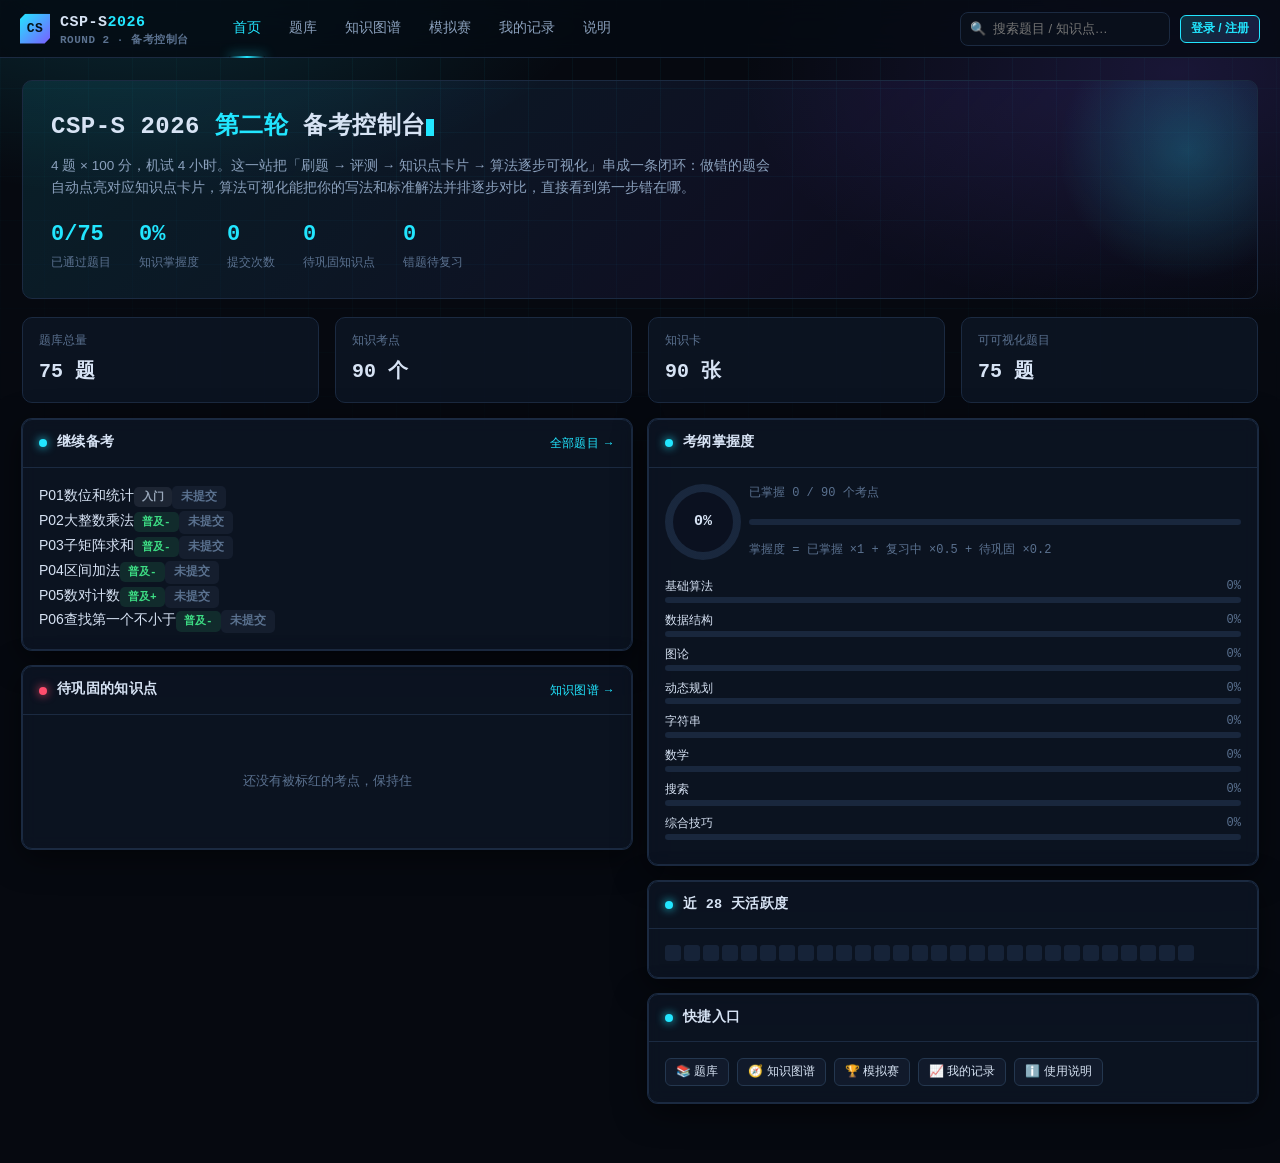
==== commit 382b6f07: "polish: 可视化输入框去掉多余空行并在运行前 trim；确认多行测试数据在全部可视化类型下正确传递" ====
--- a/index.html
+++ b/index.html
@@ -5,7 +5,7 @@
 <meta name="viewport" content="width=device-width, initial-scale=1.0">
 <title>CSP-S 2026 第二轮 · 在线刷题与算法可视化</title>
 <meta name="description" content="CSP-S 2026 第二轮备考：在线答题、实时评测、知识点卡片、算法逐步可视化与「我的算法 vs 标准算法」对比。">
-<link rel="stylesheet" href="css/theme.css?v=9">
+<link rel="stylesheet" href="css/theme.css?v=10">
 <link rel="icon" href="data:image/svg+xml,<svg xmlns='http://www.w3.org/2000/svg' viewBox='0 0 32 32'><rect width='32' height='32' rx='7' fill='%230a0f1c'/><text x='16' y='23' font-size='19' font-family='monospace' font-weight='bold' fill='%2322e6ff' text-anchor='middle'>C</text></svg>">
 </head>
 <body>
@@ -36,33 +36,33 @@
 </div>
 
 <!-- 数据层 -->
-<script src="js/data/syllabus.js?v=9"></script>
-<script src="js/data/problems-A.js?v=9"></script>
-<script src="js/data/problems-B.js?v=9"></script>
-<script src="js/data/problems-C.js?v=9"></script>
-<script src="js/data/problems-D.js?v=9"></script>
-<script src="js/data/problems-E.js?v=9"></script>
-<script src="js/data/problems-F.js?v=9"></script>
-<script src="js/data/problems-G.js?v=9"></script>
-<script src="js/data/problems-H.js?v=9"></script>
-<script src="js/data/problems-I.js?v=9"></script>
-<script src="js/data/problems-J.js?v=9"></script>
-<script src="js/data/cards-A.js?v=9"></script>
-<script src="js/data/cards-B.js?v=9"></script>
-<script src="js/data/cards-C.js?v=9"></script>
+<script src="js/data/syllabus.js?v=10"></script>
+<script src="js/data/problems-A.js?v=10"></script>
+<script src="js/data/problems-B.js?v=10"></script>
+<script src="js/data/problems-C.js?v=10"></script>
+<script src="js/data/problems-D.js?v=10"></script>
+<script src="js/data/problems-E.js?v=10"></script>
+<script src="js/data/problems-F.js?v=10"></script>
+<script src="js/data/problems-G.js?v=10"></script>
+<script src="js/data/problems-H.js?v=10"></script>
+<script src="js/data/problems-I.js?v=10"></script>
+<script src="js/data/problems-J.js?v=10"></script>
+<script src="js/data/cards-A.js?v=10"></script>
+<script src="js/data/cards-B.js?v=10"></script>
+<script src="js/data/cards-C.js?v=10"></script>
 
 <!-- 核心引擎 -->
-<script src="js/core/trace.js?v=9"></script>
-<script src="js/core/render.js?v=9"></script>
-<script src="js/core/ui.js?v=9"></script>
-<script src="js/core/store.js?v=9"></script>
-<script src="js/core/judge.js?v=9"></script>
-<script src="js/core/runner.js?v=9"></script>
-<script src="js/core/editor.js?v=9"></script>
+<script src="js/core/trace.js?v=10"></script>
+<script src="js/core/render.js?v=10"></script>
+<script src="js/core/ui.js?v=10"></script>
+<script src="js/core/store.js?v=10"></script>
+<script src="js/core/judge.js?v=10"></script>
+<script src="js/core/runner.js?v=10"></script>
+<script src="js/core/editor.js?v=10"></script>
 
 <!-- 视图与路由 -->
-<script src="js/views/problem.js?v=9"></script>
-<script src="js/app.js?v=9"></script>
+<script src="js/views/problem.js?v=10"></script>
+<script src="js/app.js?v=10"></script>
 
 </body>
 </html>
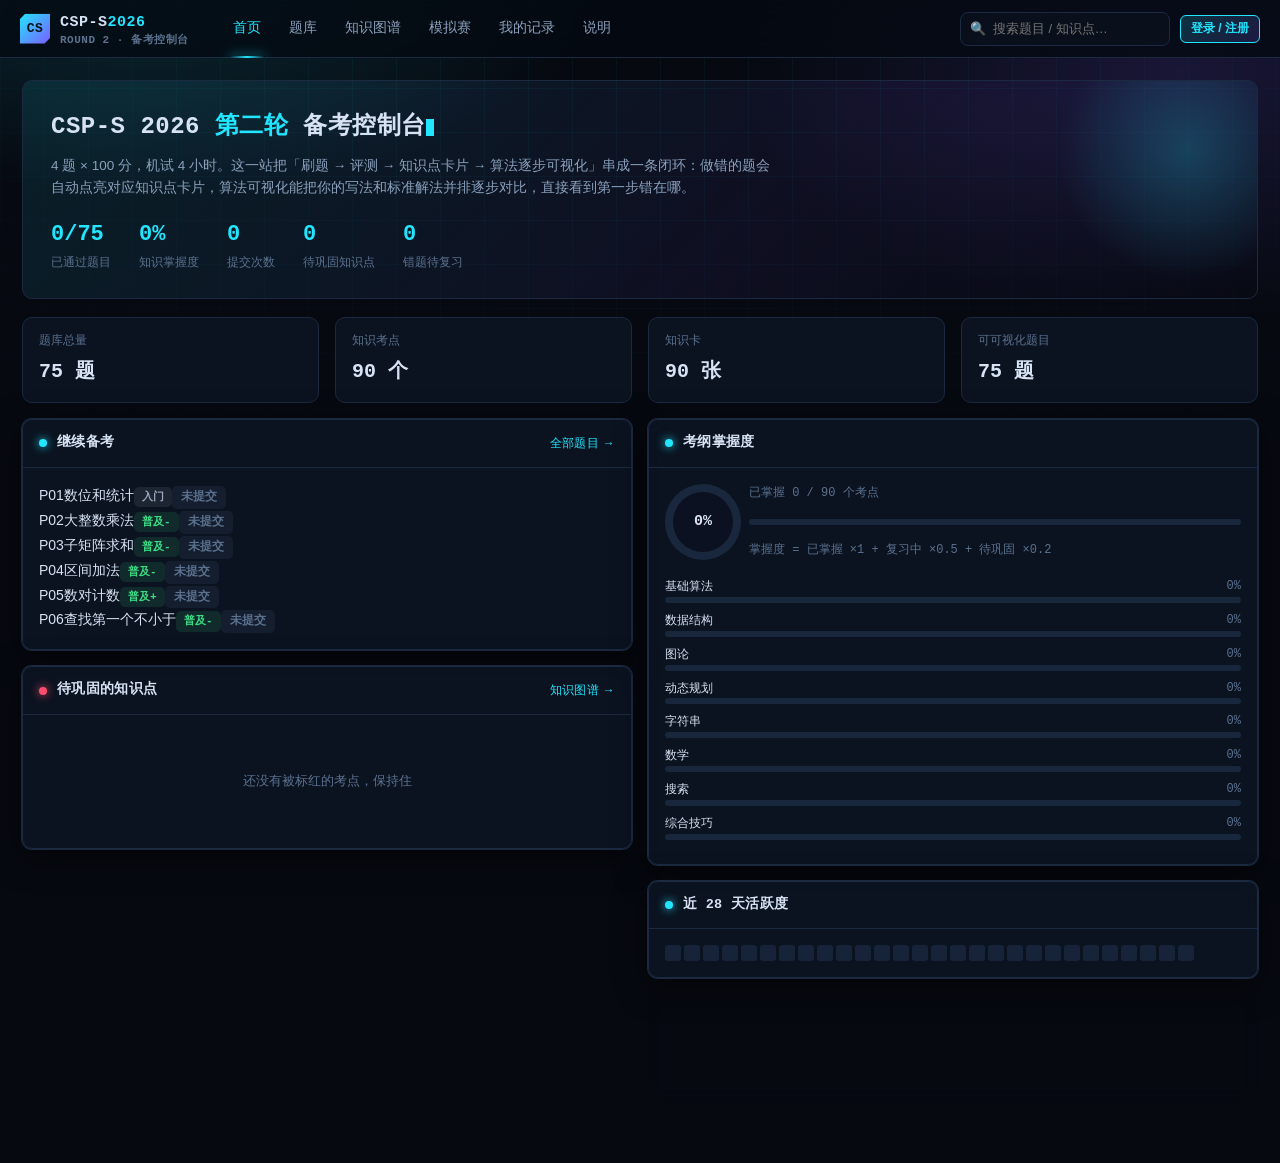
==== commit 5d8f68be: "feat: 知识图谱重做为「知识星图」—— 90 个考点为一整张法阵式星图，114 条学习依赖连线 + 同题共现连线，支持悬停高亮/缩放拖拽/筛选/搜索定位" ====
--- a/index.html
+++ b/index.html
@@ -36,33 +36,35 @@
 </div>
 
 <!-- 数据层 -->
-<script src="js/data/syllabus.js?v=10"></script>
-<script src="js/data/problems-A.js?v=10"></script>
-<script src="js/data/problems-B.js?v=10"></script>
-<script src="js/data/problems-C.js?v=10"></script>
-<script src="js/data/problems-D.js?v=10"></script>
-<script src="js/data/problems-E.js?v=10"></script>
-<script src="js/data/problems-F.js?v=10"></script>
-<script src="js/data/problems-G.js?v=10"></script>
-<script src="js/data/problems-H.js?v=10"></script>
-<script src="js/data/problems-I.js?v=10"></script>
-<script src="js/data/problems-J.js?v=10"></script>
-<script src="js/data/cards-A.js?v=10"></script>
-<script src="js/data/cards-B.js?v=10"></script>
-<script src="js/data/cards-C.js?v=10"></script>
+<script src="js/data/syllabus.js?v=11"></script>
+<script src="js/data/relations.js?v=11"></script>
+<script src="js/data/problems-A.js?v=11"></script>
+<script src="js/data/problems-B.js?v=11"></script>
+<script src="js/data/problems-C.js?v=11"></script>
+<script src="js/data/problems-D.js?v=11"></script>
+<script src="js/data/problems-E.js?v=11"></script>
+<script src="js/data/problems-F.js?v=11"></script>
+<script src="js/data/problems-G.js?v=11"></script>
+<script src="js/data/problems-H.js?v=11"></script>
+<script src="js/data/problems-I.js?v=11"></script>
+<script src="js/data/problems-J.js?v=11"></script>
+<script src="js/data/cards-A.js?v=11"></script>
+<script src="js/data/cards-B.js?v=11"></script>
+<script src="js/data/cards-C.js?v=11"></script>
 
 <!-- 核心引擎 -->
-<script src="js/core/trace.js?v=10"></script>
-<script src="js/core/render.js?v=10"></script>
-<script src="js/core/ui.js?v=10"></script>
-<script src="js/core/store.js?v=10"></script>
-<script src="js/core/judge.js?v=10"></script>
-<script src="js/core/runner.js?v=10"></script>
-<script src="js/core/editor.js?v=10"></script>
+<script src="js/core/trace.js?v=11"></script>
+<script src="js/core/render.js?v=11"></script>
+<script src="js/core/ui.js?v=11"></script>
+<script src="js/core/store.js?v=11"></script>
+<script src="js/core/judge.js?v=11"></script>
+<script src="js/core/runner.js?v=11"></script>
+<script src="js/core/editor.js?v=11"></script>
 
 <!-- 视图与路由 -->
-<script src="js/views/problem.js?v=10"></script>
-<script src="js/app.js?v=10"></script>
+<script src="js/views/problem.js?v=11"></script>
+<script src="js/views/starmap.js?v=11"></script>
+<script src="js/app.js?v=11"></script>
 
 </body>
 </html>
--- a/css/theme.css
+++ b/css/theme.css
@@ -504,6 +504,105 @@
 .flaged-box { border: 1px dashed rgba(255, 77, 109, .5); background: rgba(255, 77, 109, .06); border-radius: 8px; padding: 12px 14px; }
 .flaged-box .t { color: var(--red); font-family: var(--mono); font-size: 12.5px; margin-bottom: 6px; }
 
+/* ============================ 知识星图 ================================= */
+.sm-toolbar { display: flex; flex-wrap: wrap; align-items: center; gap: 6px; }
+.sm-toolbar .chip[data-sm-cat].on { background: rgba(34, 230, 255, .14); border-color: var(--c); color: var(--c); }
+.sm-search {
+  height: 28px; min-width: 190px; padding: 0 10px; font-size: 12px; font-family: var(--mono);
+  color: var(--txt); background: #070d18; border: 1px solid var(--line); border-radius: 6px; outline: none;
+}
+.sm-search:focus { border-color: var(--cyan); box-shadow: 0 0 0 3px rgba(34, 230, 255, .1); }
+
+.sm-legend { display: flex; flex-wrap: wrap; align-items: center; gap: 7px 16px; margin-top: 12px; padding-top: 11px; border-top: 1px solid var(--line); }
+.sm-lg { display: inline-flex; align-items: center; gap: 6px; font-size: 12px; color: var(--txt-2); }
+.lg-star { width: 11px; height: 11px; border-radius: 50%; background: var(--c); box-shadow: 0 0 9px var(--c); display: inline-block; }
+.lg-star.big { width: 16px; height: 16px; }
+.lg-line { width: 26px; height: 0; border-top: 1.5px solid var(--violet); display: inline-block; }
+.lg-line.co { border-top-style: dashed; border-top-color: var(--cyan-dim); }
+
+.sm-layout { display: grid; grid-template-columns: minmax(0, 1fr) 380px; gap: 16px; align-items: start; }
+@media (max-width: 1150px) { .sm-layout { grid-template-columns: 1fr; } }
+
+.sm-stage-panel { overflow: hidden; }
+.sm-stage {
+  position: relative; background: radial-gradient(ellipse 70% 70% at 50% 50%, #081426 0%, #050a14 62%, #03060d 100%);
+  cursor: grab; user-select: none; overflow: hidden;
+}
+.sm-stage.grabbing { cursor: grabbing; }
+.sm-stage::after {
+  content: ''; position: absolute; inset: 0; pointer-events: none;
+  background-image: linear-gradient(rgba(34, 230, 255, .05) 1px, transparent 1px),
+    linear-gradient(90deg, rgba(34, 230, 255, .05) 1px, transparent 1px);
+  background-size: 60px 60px;
+  mask-image: radial-gradient(ellipse 62% 62% at 50% 50%, #000 20%, transparent 78%);
+  -webkit-mask-image: radial-gradient(ellipse 62% 62% at 50% 50%, #000 20%, transparent 78%);
+}
+.sm-stage svg { display: block; width: 100%; height: auto; max-height: 78vh; touch-action: none; }
+
+.sm-dust { fill: #9fd0ff; opacity: .38; animation: sm-twinkle 5.5s ease-in-out infinite; }
+@keyframes sm-twinkle { 0%, 100% { opacity: .18; } 50% { opacity: .7; } }
+
+.sm-rune {
+  fill: none; stroke: rgba(34, 230, 255, .14); stroke-width: 1; stroke-dasharray: 3 9;
+  transform-origin: 500px 500px; animation: sm-spin linear infinite;
+}
+@keyframes sm-spin { to { transform: rotate(360deg); } }
+.sm-tick { stroke: rgba(124, 92, 255, .28); stroke-width: 1; }
+
+.sm-core-glow { fill: rgba(34, 230, 255, .10); animation: sm-pulse 3.4s ease-in-out infinite; }
+@keyframes sm-pulse { 0%, 100% { opacity: .5; } 50% { opacity: 1; } }
+.sm-core-ring { fill: rgba(8, 20, 36, .85); stroke: var(--cyan); stroke-width: 1.4; filter: drop-shadow(0 0 10px rgba(34, 230, 255, .5)); }
+.sm-core-t { font-family: var(--mono); font-size: 14px; font-weight: 700; fill: var(--cyan); text-anchor: middle; letter-spacing: 1px; }
+.sm-core-s { font-family: var(--mono); font-size: 7.5px; fill: var(--txt-3); text-anchor: middle; letter-spacing: 1.4px; }
+
+.sm-edge { fill: none; transition: opacity .18s, stroke-width .18s; }
+.sm-edge.prereq { stroke: rgba(124, 92, 255, .34); stroke-width: 1.1; }
+.sm-edge.co { stroke: rgba(34, 230, 255, .16); stroke-width: 1; stroke-dasharray: 3 6; }
+.sm-edge.hl { stroke: #b3a1ff; stroke-width: 2; opacity: 1 !important; }
+.sm-edge.hl.co { stroke: var(--cyan); }
+.sm-edge.dim { opacity: .06; }
+svg.focusing .sm-edge:not(.hl) { opacity: .1; }
+svg.focusing .sm-edge.co:not(.hl) { opacity: .05; }
+
+.star { cursor: pointer; }
+.star .sm-body { fill: var(--c); stroke: rgba(255, 255, 255, .5); stroke-width: .7; transition: r .18s; }
+.star .sm-halo { fill: var(--c); opacity: .12; }
+.star .sm-state-ring { fill: none; stroke: var(--c); stroke-width: 1; opacity: .55; }
+.star.st-flagged .sm-state-ring { animation: sm-pulse 1.7s ease-in-out infinite; }
+.star .sm-label {
+  font-family: var(--sans); font-size: 9px; fill: #a9c2dd; text-anchor: middle;
+  paint-order: stroke; stroke: #04070d; stroke-width: 2.4px; stroke-linejoin: round; opacity: .82;
+}
+.star.dim { opacity: .16; }
+svg.focusing .star:not(.hl):not(.nb) { opacity: .18; }
+.star.hl .sm-body { stroke: #fff; stroke-width: 1.6; filter: drop-shadow(0 0 12px var(--c)); }
+.star.hl .sm-label { opacity: 1; fill: #fff; font-size: 10.5px; font-weight: 700; }
+.star.nb .sm-body { stroke: #e8f6ff; stroke-width: 1.1; }
+.star.nb .sm-label { opacity: 1; fill: #d7e3f4; }
+.star:hover .sm-body { stroke: #fff; }
+
+.sm-ring-label { font-family: var(--mono); font-size: 9.5px; opacity: .62; letter-spacing: .6px; }
+
+.sm-tip {
+  position: absolute; pointer-events: none; z-index: 5; padding: 9px 12px; border-radius: 8px;
+  background: rgba(8, 14, 26, .96); border: 1px solid var(--line-2); box-shadow: 0 10px 26px rgba(0, 0, 0, .6);
+  font-size: 12.5px; max-width: 230px; line-height: 1.6;
+}
+.sm-tip.hidden { display: none; }
+
+.sm-zoom { position: absolute; right: 12px; top: 12px; display: flex; flex-direction: column; gap: 6px; z-index: 4; }
+.sm-zoom .btn { width: 30px; height: 30px; padding: 0; font-size: 15px; background: rgba(9, 16, 28, .9); }
+
+.sm-side { position: sticky; top: 74px; max-height: calc(100vh - 96px); overflow: auto; }
+.sm-side-hd { display: flex; align-items: center; gap: 8px; margin-bottom: 10px; padding-bottom: 9px; border-bottom: 1px solid var(--line); }
+.sm-side-empty { text-align: center; padding: 34px 12px; color: var(--txt-3); }
+.sm-side-empty .sm-side-hint { margin-top: 14px; font-family: var(--mono); font-size: 11px; color: #3d5570; }
+@media (max-width: 1150px) { .sm-side { position: static; max-height: none; } }
+
+.kcard[style*="--c"]::before { background: var(--c); }
+.kcard.flagged::before { background: var(--red) !important; }
+.kcard.mastered::before { background: var(--green) !important; }
+
 /* ============================ 模态框 / 提示 =========================== */
 .modal { position: fixed; inset: 0; z-index: 1000; display: grid; place-items: center; background: rgba(3, 6, 12, .72); backdrop-filter: blur(6px); padding: 20px; }
 .modal.hidden { display: none; }
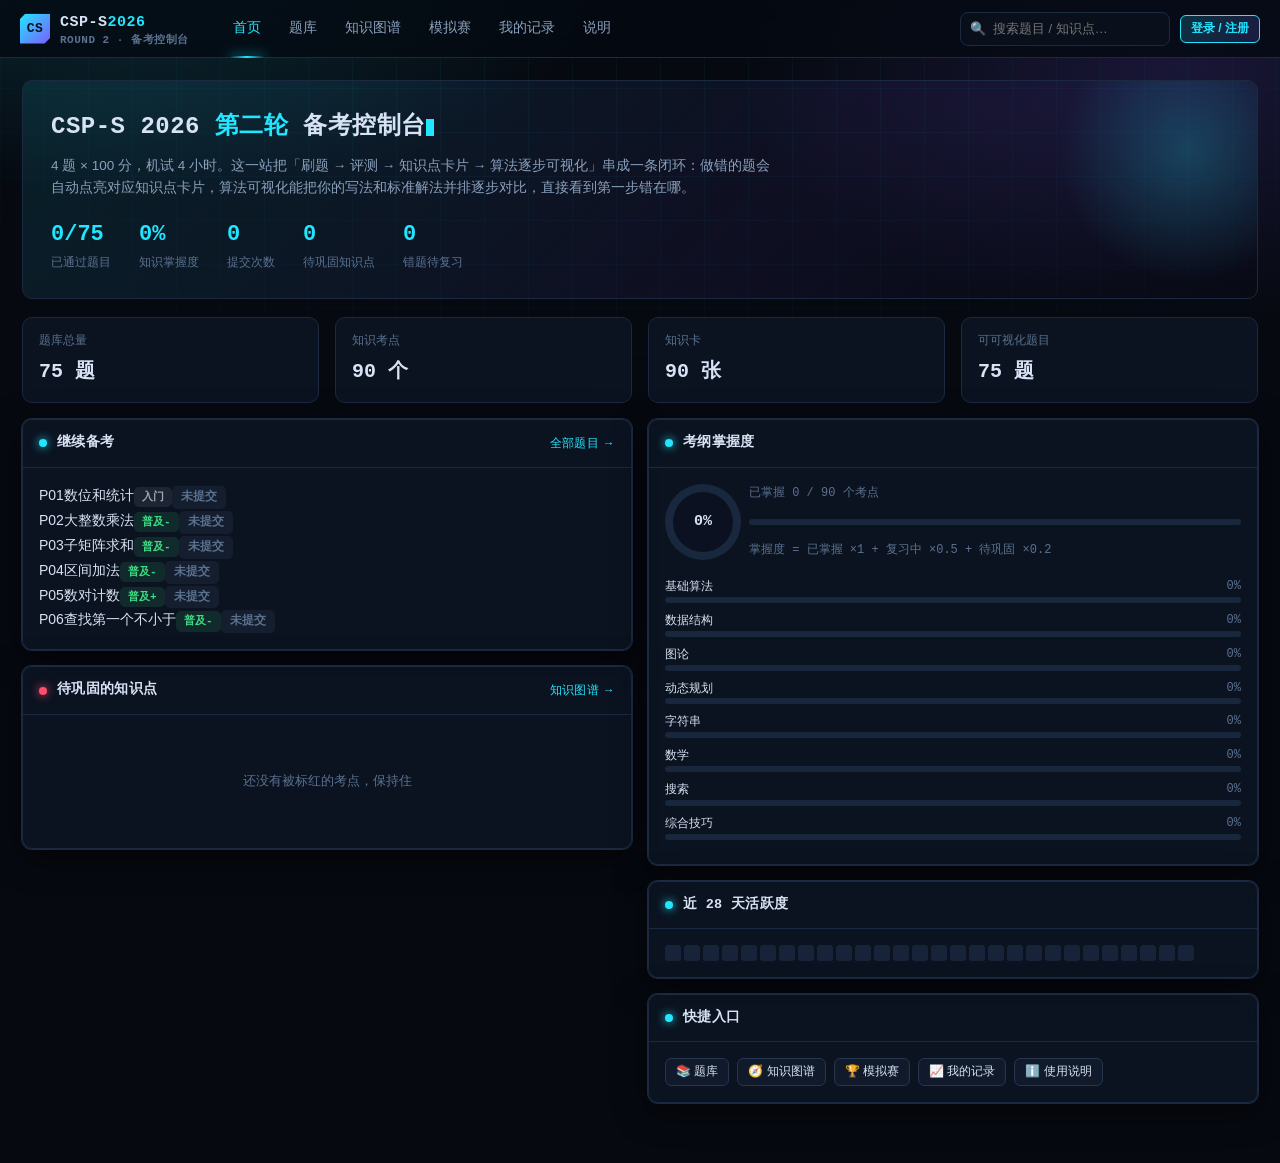
==== commit 9a785f95: "feat(星图): 让星图像活着的宇宙 - 星星漂浮+光晕呼吸（各自错相，90 颗不同步）；连线虚线流动；38 个能量光点沿连线奔跑（animateMotion） - 背景：3 团缓慢漂移呼吸的星云、" ====
--- a/index.html
+++ b/index.html
@@ -5,7 +5,7 @@
 <meta name="viewport" content="width=device-width, initial-scale=1.0">
 <title>CSP-S 2026 第二轮 · 在线刷题与算法可视化</title>
 <meta name="description" content="CSP-S 2026 第二轮备考：在线答题、实时评测、知识点卡片、算法逐步可视化与「我的算法 vs 标准算法」对比。">
-<link rel="stylesheet" href="css/theme.css?v=10">
+<link rel="stylesheet" href="css/theme.css?v=15">
 <link rel="icon" href="data:image/svg+xml,<svg xmlns='http://www.w3.org/2000/svg' viewBox='0 0 32 32'><rect width='32' height='32' rx='7' fill='%230a0f1c'/><text x='16' y='23' font-size='19' font-family='monospace' font-weight='bold' fill='%2322e6ff' text-anchor='middle'>C</text></svg>">
 </head>
 <body>
@@ -36,35 +36,35 @@
 </div>
 
 <!-- 数据层 -->
-<script src="js/data/syllabus.js?v=11"></script>
-<script src="js/data/relations.js?v=11"></script>
-<script src="js/data/problems-A.js?v=11"></script>
-<script src="js/data/problems-B.js?v=11"></script>
-<script src="js/data/problems-C.js?v=11"></script>
-<script src="js/data/problems-D.js?v=11"></script>
-<script src="js/data/problems-E.js?v=11"></script>
-<script src="js/data/problems-F.js?v=11"></script>
-<script src="js/data/problems-G.js?v=11"></script>
-<script src="js/data/problems-H.js?v=11"></script>
-<script src="js/data/problems-I.js?v=11"></script>
-<script src="js/data/problems-J.js?v=11"></script>
-<script src="js/data/cards-A.js?v=11"></script>
-<script src="js/data/cards-B.js?v=11"></script>
-<script src="js/data/cards-C.js?v=11"></script>
+<script src="js/data/syllabus.js?v=15"></script>
+<script src="js/data/relations.js?v=15"></script>
+<script src="js/data/problems-A.js?v=15"></script>
+<script src="js/data/problems-B.js?v=15"></script>
+<script src="js/data/problems-C.js?v=15"></script>
+<script src="js/data/problems-D.js?v=15"></script>
+<script src="js/data/problems-E.js?v=15"></script>
+<script src="js/data/problems-F.js?v=15"></script>
+<script src="js/data/problems-G.js?v=15"></script>
+<script src="js/data/problems-H.js?v=15"></script>
+<script src="js/data/problems-I.js?v=15"></script>
+<script src="js/data/problems-J.js?v=15"></script>
+<script src="js/data/cards-A.js?v=15"></script>
+<script src="js/data/cards-B.js?v=15"></script>
+<script src="js/data/cards-C.js?v=15"></script>
 
 <!-- 核心引擎 -->
-<script src="js/core/trace.js?v=11"></script>
-<script src="js/core/render.js?v=11"></script>
-<script src="js/core/ui.js?v=11"></script>
-<script src="js/core/store.js?v=11"></script>
-<script src="js/core/judge.js?v=11"></script>
-<script src="js/core/runner.js?v=11"></script>
-<script src="js/core/editor.js?v=11"></script>
+<script src="js/core/trace.js?v=15"></script>
+<script src="js/core/render.js?v=15"></script>
+<script src="js/core/ui.js?v=15"></script>
+<script src="js/core/store.js?v=15"></script>
+<script src="js/core/judge.js?v=15"></script>
+<script src="js/core/runner.js?v=15"></script>
+<script src="js/core/editor.js?v=15"></script>
 
 <!-- 视图与路由 -->
-<script src="js/views/problem.js?v=11"></script>
-<script src="js/views/starmap.js?v=11"></script>
-<script src="js/app.js?v=11"></script>
+<script src="js/views/problem.js?v=15"></script>
+<script src="js/views/starmap.js?v=15"></script>
+<script src="js/app.js?v=15"></script>
 
 </body>
 </html>
--- a/css/theme.css
+++ b/css/theme.css
@@ -520,8 +520,7 @@
 .lg-line { width: 26px; height: 0; border-top: 1.5px solid var(--violet); display: inline-block; }
 .lg-line.co { border-top-style: dashed; border-top-color: var(--cyan-dim); }
 
-.sm-layout { display: grid; grid-template-columns: minmax(0, 1fr) 380px; gap: 16px; align-items: start; }
-@media (max-width: 1150px) { .sm-layout { grid-template-columns: 1fr; } }
+.sm-layout { display: block; }
 
 .sm-stage-panel { overflow: hidden; }
 .sm-stage {
@@ -533,18 +532,17 @@
   content: ''; position: absolute; inset: 0; pointer-events: none;
   background-image: linear-gradient(rgba(34, 230, 255, .05) 1px, transparent 1px),
     linear-gradient(90deg, rgba(34, 230, 255, .05) 1px, transparent 1px);
-  background-size: 60px 60px;
+  background-size: 70px 70px;
   mask-image: radial-gradient(ellipse 62% 62% at 50% 50%, #000 20%, transparent 78%);
   -webkit-mask-image: radial-gradient(ellipse 62% 62% at 50% 50%, #000 20%, transparent 78%);
 }
-.sm-stage svg { display: block; width: 100%; height: auto; max-height: 78vh; touch-action: none; }
-
-.sm-dust { fill: #9fd0ff; opacity: .38; animation: sm-twinkle 5.5s ease-in-out infinite; }
-@keyframes sm-twinkle { 0%, 100% { opacity: .18; } 50% { opacity: .7; } }
+.sm-stage svg { display: block; width: 100%; height: auto; max-height: 86vh; touch-action: none; }
 
 .sm-rune {
   fill: none; stroke: rgba(34, 230, 255, .14); stroke-width: 1; stroke-dasharray: 3 9;
-  transform-origin: 500px 500px; animation: sm-spin linear infinite;
+  /* 用 fill-box + center：圆心即旋转中心，与画布坐标无关（之前写死 500px 在世界放大后错位） */
+  transform-box: fill-box; transform-origin: center;
+  animation: sm-spin linear infinite;
 }
 @keyframes sm-spin { to { transform: rotate(360deg); } }
 .sm-tick { stroke: rgba(124, 92, 255, .28); stroke-width: 1; }
@@ -552,8 +550,8 @@
 .sm-core-glow { fill: rgba(34, 230, 255, .10); animation: sm-pulse 3.4s ease-in-out infinite; }
 @keyframes sm-pulse { 0%, 100% { opacity: .5; } 50% { opacity: 1; } }
 .sm-core-ring { fill: rgba(8, 20, 36, .85); stroke: var(--cyan); stroke-width: 1.4; filter: drop-shadow(0 0 10px rgba(34, 230, 255, .5)); }
-.sm-core-t { font-family: var(--mono); font-size: 14px; font-weight: 700; fill: var(--cyan); text-anchor: middle; letter-spacing: 1px; }
-.sm-core-s { font-family: var(--mono); font-size: 7.5px; fill: var(--txt-3); text-anchor: middle; letter-spacing: 1.4px; }
+.sm-core-t { font-family: var(--mono); font-size: 22px; font-weight: 700; fill: var(--cyan); text-anchor: middle; letter-spacing: 1.5px; }
+.sm-core-s { font-family: var(--mono); font-size: 11px; fill: var(--txt-3); text-anchor: middle; letter-spacing: 2px; }
 
 .sm-edge { fill: none; transition: opacity .18s, stroke-width .18s; }
 .sm-edge.prereq { stroke: rgba(124, 92, 255, .34); stroke-width: 1.1; }
@@ -565,23 +563,28 @@
 svg.focusing .sm-edge.co:not(.hl) { opacity: .05; }
 
 .star { cursor: pointer; }
+.star { cursor: grab; }
+.star.dragging { cursor: grabbing; }
+.star.dragging .sm-body { stroke: #fff; stroke-width: 2.2; filter: drop-shadow(0 0 16px var(--c)); }
+.star.dragging .sm-label { opacity: 1; fill: #fff; font-weight: 700; }
+.star.pinned .sm-state-ring { stroke-dasharray: 2 3; opacity: .9; }
 .star .sm-body { fill: var(--c); stroke: rgba(255, 255, 255, .5); stroke-width: .7; transition: r .18s; }
 .star .sm-halo { fill: var(--c); opacity: .12; }
 .star .sm-state-ring { fill: none; stroke: var(--c); stroke-width: 1; opacity: .55; }
 .star.st-flagged .sm-state-ring { animation: sm-pulse 1.7s ease-in-out infinite; }
-.star .sm-label {
-  font-family: var(--sans); font-size: 9px; fill: #a9c2dd; text-anchor: middle;
-  paint-order: stroke; stroke: #04070d; stroke-width: 2.4px; stroke-linejoin: round; opacity: .82;
+.sm-label {
+  font-family: var(--sans); font-size: 15px; fill: #a9c2dd; text-anchor: middle;
+  paint-order: stroke; stroke: #04070d; stroke-width: 4px; stroke-linejoin: round; opacity: .84;
 }
 .star.dim { opacity: .16; }
 svg.focusing .star:not(.hl):not(.nb) { opacity: .18; }
-.star.hl .sm-body { stroke: #fff; stroke-width: 1.6; filter: drop-shadow(0 0 12px var(--c)); }
-.star.hl .sm-label { opacity: 1; fill: #fff; font-size: 10.5px; font-weight: 700; }
-.star.nb .sm-body { stroke: #e8f6ff; stroke-width: 1.1; }
-.star.nb .sm-label { opacity: 1; fill: #d7e3f4; }
+.star.hl .sm-body { stroke: #fff; stroke-width: 2.4; filter: drop-shadow(0 0 20px var(--c)); }
+.star.hl .sm-label { opacity: 1; fill: #fff; font-size: 17px; font-weight: 700; }
+.star.nb .sm-body { stroke: #e8f6ff; stroke-width: 1.8; }
+.star.nb .sm-label { opacity: 1; fill: #d7e3f4; font-size: 15.5px; }
 .star:hover .sm-body { stroke: #fff; }
 
-.sm-ring-label { font-family: var(--mono); font-size: 9.5px; opacity: .62; letter-spacing: .6px; }
+.sm-ring-label { font-family: var(--mono); font-size: 14px; opacity: .62; letter-spacing: .8px; }
 
 .sm-tip {
   position: absolute; pointer-events: none; z-index: 5; padding: 9px 12px; border-radius: 8px;
@@ -593,15 +596,131 @@
 .sm-zoom { position: absolute; right: 12px; top: 12px; display: flex; flex-direction: column; gap: 6px; z-index: 4; }
 .sm-zoom .btn { width: 30px; height: 30px; padding: 0; font-size: 15px; background: rgba(9, 16, 28, .9); }
 
-.sm-side { position: sticky; top: 74px; max-height: calc(100vh - 96px); overflow: auto; }
-.sm-side-hd { display: flex; align-items: center; gap: 8px; margin-bottom: 10px; padding-bottom: 9px; border-bottom: 1px solid var(--line); }
-.sm-side-empty { text-align: center; padding: 34px 12px; color: var(--txt-3); }
-.sm-side-empty .sm-side-hint { margin-top: 14px; font-family: var(--mono); font-size: 11px; color: #3d5570; }
-@media (max-width: 1150px) { .sm-side { position: static; max-height: none; } }
+/* 知识卡抽屉：悬浮在星图右上角，点星星才出现，不占用星图宽度 */
+.sm-side {
+  display: none; position: absolute; right: 14px; top: 14px; width: 380px; max-width: calc(100% - 28px);
+  max-height: calc(100% - 28px); overflow: auto; z-index: 6;
+  background: rgba(9, 15, 27, .97); border: 1px solid var(--line-2); border-radius: 12px;
+  box-shadow: 0 24px 60px rgba(0, 0, 0, .72); backdrop-filter: blur(10px);
+  animation: sm-slide-in .22s ease;
+}
+.sm-side.open { display: block; }
+@keyframes sm-slide-in { from { opacity: 0; transform: translateX(16px); } }
+.sm-side-hd {
+  display: flex; align-items: center; gap: 8px; padding: 11px 14px;
+  border-bottom: 1px solid var(--line); position: sticky; top: 0;
+  background: rgba(9, 15, 27, .98); border-radius: 12px 12px 0 0; z-index: 2;
+}
+.sm-side-close { margin-left: auto; width: 26px; height: 26px; padding: 0; }
+.sm-side-bd { padding: 14px; }
+@media (max-width: 760px) {
+  .sm-side { position: fixed; left: 12px; right: 12px; top: auto; bottom: 12px; width: auto; max-height: 62vh; }
+}
 
 .kcard[style*="--c"]::before { background: var(--c); }
 .kcard.flagged::before { background: var(--red) !important; }
 .kcard.mastered::before { background: var(--green) !important; }
+
+/* ---------- 动态效果：整张星图像活着的宇宙 ---------- */
+
+/* 星尘：高光星眨眼 */
+.sm-dust { fill: #9fd0ff; opacity: .3; animation: sm-twinkle var(--dur, 4.5s) ease-in-out infinite; }
+@keyframes sm-twinkle {
+  0%, 100% { opacity: .12; }
+  45%      { opacity: .85; }
+}
+.sm-dustfield { opacity: .55; }
+
+/* 星云：缓慢漂移 + 呼吸 */
+.sm-neb { animation: sm-neb-drift var(--dur, 48s) ease-in-out infinite alternate; transform-box: fill-box; }
+@keyframes sm-neb-drift {
+  0%   { transform: translate(0, 0) scale(1); opacity: .75; }
+  50%  { opacity: 1; }
+  100% { transform: translate(var(--dx, 60px), var(--dy, -40px)) scale(1.12); opacity: .8; }
+}
+
+/* 流星：划过 + 淡出 */
+.sm-meteor { animation: sm-meteor var(--dur, 12s) linear infinite; opacity: 0; }
+@keyframes sm-meteor {
+  0%   { transform: translate(0, 0) rotate(0deg); opacity: 0; }
+  2%   { opacity: 1; }
+  12%  { transform: translate(var(--travel, 1200px), calc(var(--travel, 1200px) * .42)) rotate(0deg); opacity: 0; }
+  100% { transform: translate(var(--travel, 1200px), calc(var(--travel, 1200px) * .42)) rotate(0deg); opacity: 0; }
+}
+
+/* 星星：漂浮（内层，不影响拖动用的外层坐标） */
+.star-float { animation: sm-float var(--fd, 12s) ease-in-out infinite; animation-delay: var(--fdl, 0s); }
+@keyframes sm-float {
+  0%   { transform: translate(0, 0); }
+  25%  { transform: translate(calc(var(--amp, 8px) * .7), calc(var(--amp, 8px) * -1)); }
+  50%  { transform: translate(var(--amp, 8px), calc(var(--amp, 8px) * .35)); }
+  75%  { transform: translate(calc(var(--amp, 8px) * -.6), var(--amp, 8px)); }
+  100% { transform: translate(0, 0); }
+}
+
+/* 星星：呼吸光晕（只动 halo 的透明度 —— 便宜；星体本身用静态辉光，
+   不做 filter 动画，否则 90 个滤镜每帧重绘会明显拖慢） */
+.sm-halo { animation: sm-halo-breathe var(--hd, 4s) ease-in-out infinite; animation-delay: var(--hdl, 0s); }
+@keyframes sm-halo-breathe {
+  0%, 100% { opacity: .08; }
+  50%      { opacity: .3; }
+}
+.star .sm-body { filter: drop-shadow(0 0 6px var(--c)); }
+
+/* 连线：只有虚线（同题共现）跑流动；依赖线保持静态由光点赋予动感，
+   避免 114 条线同时重绘 stroke */
+.sm-edge.co { animation: sm-dash-flow 1.9s linear infinite; }
+@keyframes sm-dash-flow { to { stroke-dashoffset: -26; } }
+
+/* 沿连线奔跑的能量光点 */
+.sm-pulse {
+  fill: var(--pc, #22e6ff); opacity: 0;
+  filter: drop-shadow(0 0 7px var(--pc, #22e6ff));
+}
+svg:not(.sm-nomotion) .sm-pulse { animation: sm-pulse-vis 3.2s ease-in-out infinite; }
+@keyframes sm-pulse-vis {
+  0%, 100% { opacity: .35; r: 3; }
+  50%      { opacity: 1; r: 4.6; }
+}
+
+/* 核心：氛围光 + 扩散波纹 */
+.sm-core-atmo { animation: sm-core-breathe 7s ease-in-out infinite; transform-box: fill-box; }
+@keyframes sm-core-breathe { 0%,100% { opacity: .7; } 50% { opacity: 1; } }
+.sm-core-wave {
+  fill: none; stroke: #22e6ff; stroke-width: 1.6; opacity: 0; transform-box: fill-box;
+  animation: sm-core-wave 6.6s ease-out infinite;
+}
+@keyframes sm-core-wave {
+  0%   { transform: scale(1);   opacity: .55; stroke-width: 2.4; }
+  70%  { transform: scale(3.1); opacity: 0; }
+  100% { transform: scale(3.1); opacity: 0; }
+}
+.sm-rune-pulse { animation: sm-rune-breathe 9s ease-in-out infinite; }
+@keyframes sm-rune-breathe { 0%,100% { opacity: .1; } 50% { opacity: .34; } }
+
+/* 悬停时被点亮的连线：流动加速、更亮 */
+.sm-edge.hl.co { animation-duration: .75s; }
+.sm-edge.hl.prereq { stroke: #b3a1ff; stroke-width: 2.2; }
+svg.focusing .sm-pulse { animation-duration: 1.5s; }
+
+/* 滚出视口时整体暂停，不占用后台 CPU */
+.sm-paused * { animation-play-state: paused !important; }
+
+/* 拖动中的星体浮到最上层 */
+.star.dragging { filter: drop-shadow(0 0 18px var(--c)); }
+
+/* 「动态效果」开关：关掉后一切静止（也尊重系统的减少动态偏好） */
+.sm-nomotion *, .sm-nomotion {
+  animation: none !important;
+}
+.sm-nomotion .sm-dust { opacity: .42; }
+.sm-nomotion .sm-halo { opacity: .16; }
+.sm-nomotion .sm-pulse { opacity: .75; }
+@media (prefers-reduced-motion: reduce) {
+  .sm-stage:not(.sm-force-motion) * { animation: none !important; }
+  .sm-stage:not(.sm-force-motion) .sm-dust { opacity: .42; }
+  .sm-stage:not(.sm-force-motion) .sm-halo { opacity: .16; }
+}
 
 /* ============================ 模态框 / 提示 =========================== */
 .modal { position: fixed; inset: 0; z-index: 1000; display: grid; place-items: center; background: rgba(3, 6, 12, .72); backdrop-filter: blur(6px); padding: 20px; }
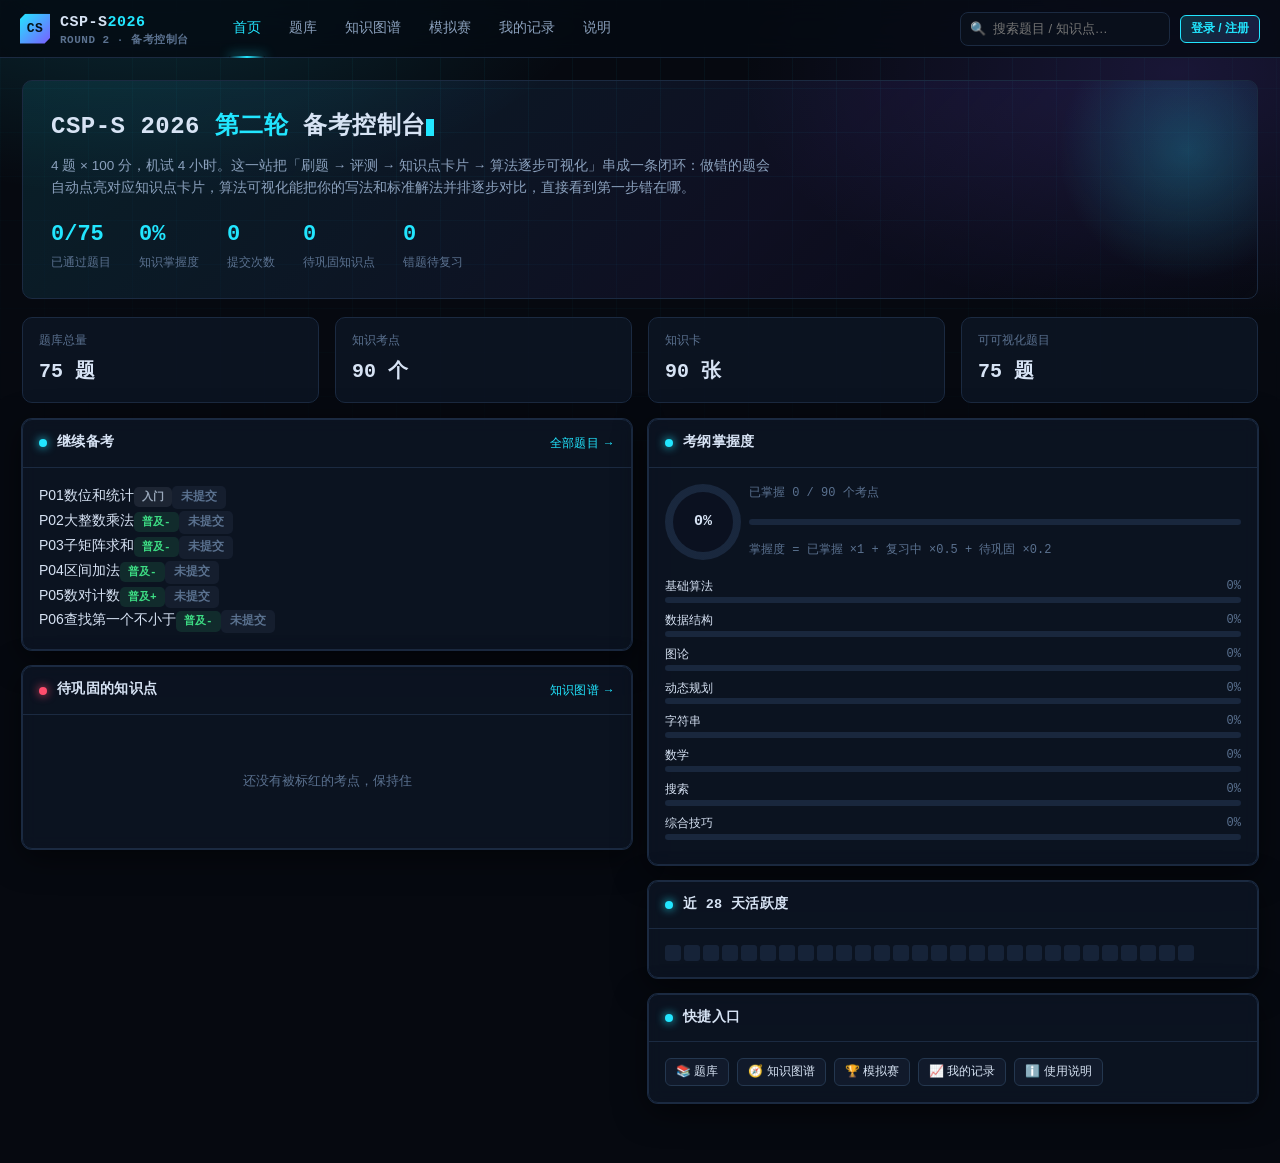
==== commit 85039d19: "perf(星图): 修复卡顿 —— 查明 129 个 SVG filter 是主因 定位：星图页 1746 DOM / 1626 SVG 元素 / 129 个带 filter 元素 / 362 个并发" ====
--- a/index.html
+++ b/index.html
@@ -5,7 +5,7 @@
 <meta name="viewport" content="width=device-width, initial-scale=1.0">
 <title>CSP-S 2026 第二轮 · 在线刷题与算法可视化</title>
 <meta name="description" content="CSP-S 2026 第二轮备考：在线答题、实时评测、知识点卡片、算法逐步可视化与「我的算法 vs 标准算法」对比。">
-<link rel="stylesheet" href="css/theme.css?v=15">
+<link rel="stylesheet" href="css/theme.css?v=16">
 <link rel="icon" href="data:image/svg+xml,<svg xmlns='http://www.w3.org/2000/svg' viewBox='0 0 32 32'><rect width='32' height='32' rx='7' fill='%230a0f1c'/><text x='16' y='23' font-size='19' font-family='monospace' font-weight='bold' fill='%2322e6ff' text-anchor='middle'>C</text></svg>">
 </head>
 <body>
@@ -36,35 +36,35 @@
 </div>
 
 <!-- 数据层 -->
-<script src="js/data/syllabus.js?v=15"></script>
-<script src="js/data/relations.js?v=15"></script>
-<script src="js/data/problems-A.js?v=15"></script>
-<script src="js/data/problems-B.js?v=15"></script>
-<script src="js/data/problems-C.js?v=15"></script>
-<script src="js/data/problems-D.js?v=15"></script>
-<script src="js/data/problems-E.js?v=15"></script>
-<script src="js/data/problems-F.js?v=15"></script>
-<script src="js/data/problems-G.js?v=15"></script>
-<script src="js/data/problems-H.js?v=15"></script>
-<script src="js/data/problems-I.js?v=15"></script>
-<script src="js/data/problems-J.js?v=15"></script>
-<script src="js/data/cards-A.js?v=15"></script>
-<script src="js/data/cards-B.js?v=15"></script>
-<script src="js/data/cards-C.js?v=15"></script>
+<script src="js/data/syllabus.js?v=16"></script>
+<script src="js/data/relations.js?v=16"></script>
+<script src="js/data/problems-A.js?v=16"></script>
+<script src="js/data/problems-B.js?v=16"></script>
+<script src="js/data/problems-C.js?v=16"></script>
+<script src="js/data/problems-D.js?v=16"></script>
+<script src="js/data/problems-E.js?v=16"></script>
+<script src="js/data/problems-F.js?v=16"></script>
+<script src="js/data/problems-G.js?v=16"></script>
+<script src="js/data/problems-H.js?v=16"></script>
+<script src="js/data/problems-I.js?v=16"></script>
+<script src="js/data/problems-J.js?v=16"></script>
+<script src="js/data/cards-A.js?v=16"></script>
+<script src="js/data/cards-B.js?v=16"></script>
+<script src="js/data/cards-C.js?v=16"></script>
 
 <!-- 核心引擎 -->
-<script src="js/core/trace.js?v=15"></script>
-<script src="js/core/render.js?v=15"></script>
-<script src="js/core/ui.js?v=15"></script>
-<script src="js/core/store.js?v=15"></script>
-<script src="js/core/judge.js?v=15"></script>
-<script src="js/core/runner.js?v=15"></script>
-<script src="js/core/editor.js?v=15"></script>
+<script src="js/core/trace.js?v=16"></script>
+<script src="js/core/render.js?v=16"></script>
+<script src="js/core/ui.js?v=16"></script>
+<script src="js/core/store.js?v=16"></script>
+<script src="js/core/judge.js?v=16"></script>
+<script src="js/core/runner.js?v=16"></script>
+<script src="js/core/editor.js?v=16"></script>
 
 <!-- 视图与路由 -->
-<script src="js/views/problem.js?v=15"></script>
-<script src="js/views/starmap.js?v=15"></script>
-<script src="js/app.js?v=15"></script>
+<script src="js/views/problem.js?v=16"></script>
+<script src="js/views/starmap.js?v=16"></script>
+<script src="js/app.js?v=16"></script>
 
 </body>
 </html>
--- a/css/theme.css
+++ b/css/theme.css
@@ -523,9 +523,33 @@
 .sm-layout { display: block; }
 
 .sm-stage-panel { overflow: hidden; }
+/* 静态星尘用 CSS 多层径向渐变铺出来：0 个 DOM 节点、只画一次，
+   也不会随 SVG 每帧一起重绘（原先 620 个 <circle> 会全程参与重绘） */
 .sm-stage {
-  position: relative; background: radial-gradient(ellipse 70% 70% at 50% 50%, #081426 0%, #050a14 62%, #03060d 100%);
+  position: relative;
   cursor: grab; user-select: none; overflow: hidden;
+  background-image:
+    radial-gradient(1.3px 1.3px at 12% 18%, rgba(190,225,255,.95), transparent),
+    radial-gradient(1px 1px at 63% 9%,  rgba(159,208,255,.8),  transparent),
+    radial-gradient(1.6px 1.6px at 84% 34%, rgba(220,240,255,.9), transparent),
+    radial-gradient(1px 1px at 32% 47%, rgba(159,208,255,.75), transparent),
+    radial-gradient(1.2px 1.2px at 71% 66%, rgba(190,225,255,.85), transparent),
+    radial-gradient(1px 1px at 9% 78%,  rgba(159,208,255,.7),  transparent),
+    radial-gradient(1.5px 1.5px at 45% 88%, rgba(220,240,255,.8), transparent),
+    radial-gradient(1px 1px at 92% 82%, rgba(159,208,255,.7),  transparent),
+    radial-gradient(1.2px 1.2px at 24% 61%, rgba(190,225,255,.8), transparent),
+    radial-gradient(1px 1px at 56% 22%, rgba(159,208,255,.72), transparent),
+    radial-gradient(1.4px 1.4px at 78% 51%, rgba(220,240,255,.85), transparent),
+    radial-gradient(1px 1px at 3% 42%,  rgba(159,208,255,.68), transparent),
+    radial-gradient(1.1px 1.1px at 40% 12%, rgba(190,225,255,.8), transparent),
+    radial-gradient(1px 1px at 88% 6%,  rgba(159,208,255,.72), transparent),
+    radial-gradient(ellipse 70% 70% at 50% 50%, #081426 0%, #050a14 62%, #03060d 100%);
+  background-size:
+    247px 233px, 211px 259px, 283px 197px, 227px 271px, 193px 241px, 263px 219px, 239px 283px,
+    201px 227px, 279px 211px, 217px 249px, 251px 229px, 233px 263px, 195px 217px, 269px 239px,
+    cover;
+  background-repeat: repeat, repeat, repeat, repeat, repeat, repeat, repeat,
+    repeat, repeat, repeat, repeat, repeat, repeat, repeat, no-repeat;
 }
 .sm-stage.grabbing { cursor: grabbing; }
 .sm-stage::after {
@@ -623,20 +647,19 @@
 
 /* ---------- 动态效果：整张星图像活着的宇宙 ---------- */
 
-/* 星尘：高光星眨眼 */
+/* 星尘：只保留少量“活”星眨眼；静态底噪交给 .sm-stage 的 CSS 背景（0 DOM 节点） */
 .sm-dust { fill: #9fd0ff; opacity: .3; animation: sm-twinkle var(--dur, 4.5s) ease-in-out infinite; }
 @keyframes sm-twinkle {
   0%, 100% { opacity: .12; }
   45%      { opacity: .85; }
 }
-.sm-dustfield { opacity: .55; }
-
-/* 星云：缓慢漂移 + 呼吸 */
-.sm-neb { animation: sm-neb-drift var(--dur, 48s) ease-in-out infinite alternate; transform-box: fill-box; }
-@keyframes sm-neb-drift {
-  0%   { transform: translate(0, 0) scale(1); opacity: .75; }
-  50%  { opacity: 1; }
-  100% { transform: translate(var(--dx, 60px), var(--dy, -40px)) scale(1.12); opacity: .8; }
+
+/* 星云：只做透明度呼吸，不做位移/缩放 —— 大尺寸渐变圆一旦移动，
+   每帧都要重绘整块区域，是隐藏的帧率杀手 */
+.sm-neb { animation: sm-neb-breathe var(--dur, 28s) ease-in-out infinite; }
+@keyframes sm-neb-breathe {
+  0%, 100% { opacity: .62; }
+  50%      { opacity: 1; }
 }
 
 /* 流星：划过 + 淡出 */
@@ -648,8 +671,14 @@
   100% { transform: translate(var(--travel, 1200px), calc(var(--travel, 1200px) * .42)) rotate(0deg); opacity: 0; }
 }
 
-/* 星星：漂浮（内层，不影响拖动用的外层坐标） */
-.star-float { animation: sm-float var(--fd, 12s) ease-in-out infinite; animation-delay: var(--fdl, 0s); }
+/* 星星：漂浮 + 闪烁合并到同一个元素（两条动画轨道 = 1 个动画元素，而不是 2 个），
+   光晕用半透明圆盘而非 filter: drop-shadow —— SVG 上的 filter 会为每个元素
+   额外开辟离屏层并跑一遍模糊，90 个星体同时带 filter 是上一版卡顿的主因 */
+.star-float {
+  animation: sm-float var(--fd, 12s) ease-in-out infinite,
+             sm-star-twinkle var(--hd, 4s) ease-in-out infinite;
+  animation-delay: var(--fdl, 0s), var(--hdl, 0s);
+}
 @keyframes sm-float {
   0%   { transform: translate(0, 0); }
   25%  { transform: translate(calc(var(--amp, 8px) * .7), calc(var(--amp, 8px) * -1)); }
@@ -657,15 +686,11 @@
   75%  { transform: translate(calc(var(--amp, 8px) * -.6), var(--amp, 8px)); }
   100% { transform: translate(0, 0); }
 }
-
-/* 星星：呼吸光晕（只动 halo 的透明度 —— 便宜；星体本身用静态辉光，
-   不做 filter 动画，否则 90 个滤镜每帧重绘会明显拖慢） */
-.sm-halo { animation: sm-halo-breathe var(--hd, 4s) ease-in-out infinite; animation-delay: var(--hdl, 0s); }
-@keyframes sm-halo-breathe {
-  0%, 100% { opacity: .08; }
-  50%      { opacity: .3; }
-}
-.star .sm-body { filter: drop-shadow(0 0 6px var(--c)); }
+@keyframes sm-star-twinkle {
+  0%, 100% { opacity: .82; }
+  50%      { opacity: 1; }
+}
+.sm-halo { fill: var(--c); opacity: .17; }
 
 /* 连线：只有虚线（同题共现）跑流动；依赖线保持静态由光点赋予动感，
    避免 114 条线同时重绘 stroke */
@@ -675,12 +700,11 @@
 /* 沿连线奔跑的能量光点 */
 .sm-pulse {
   fill: var(--pc, #22e6ff); opacity: 0;
-  filter: drop-shadow(0 0 7px var(--pc, #22e6ff));
 }
 svg:not(.sm-nomotion) .sm-pulse { animation: sm-pulse-vis 3.2s ease-in-out infinite; }
 @keyframes sm-pulse-vis {
-  0%, 100% { opacity: .35; r: 3; }
-  50%      { opacity: 1; r: 4.6; }
+  0%, 100% { opacity: .4; r: 3.6; }
+  50%      { opacity: 1; r: 5.4; }
 }
 
 /* 核心：氛围光 + 扩散波纹 */
